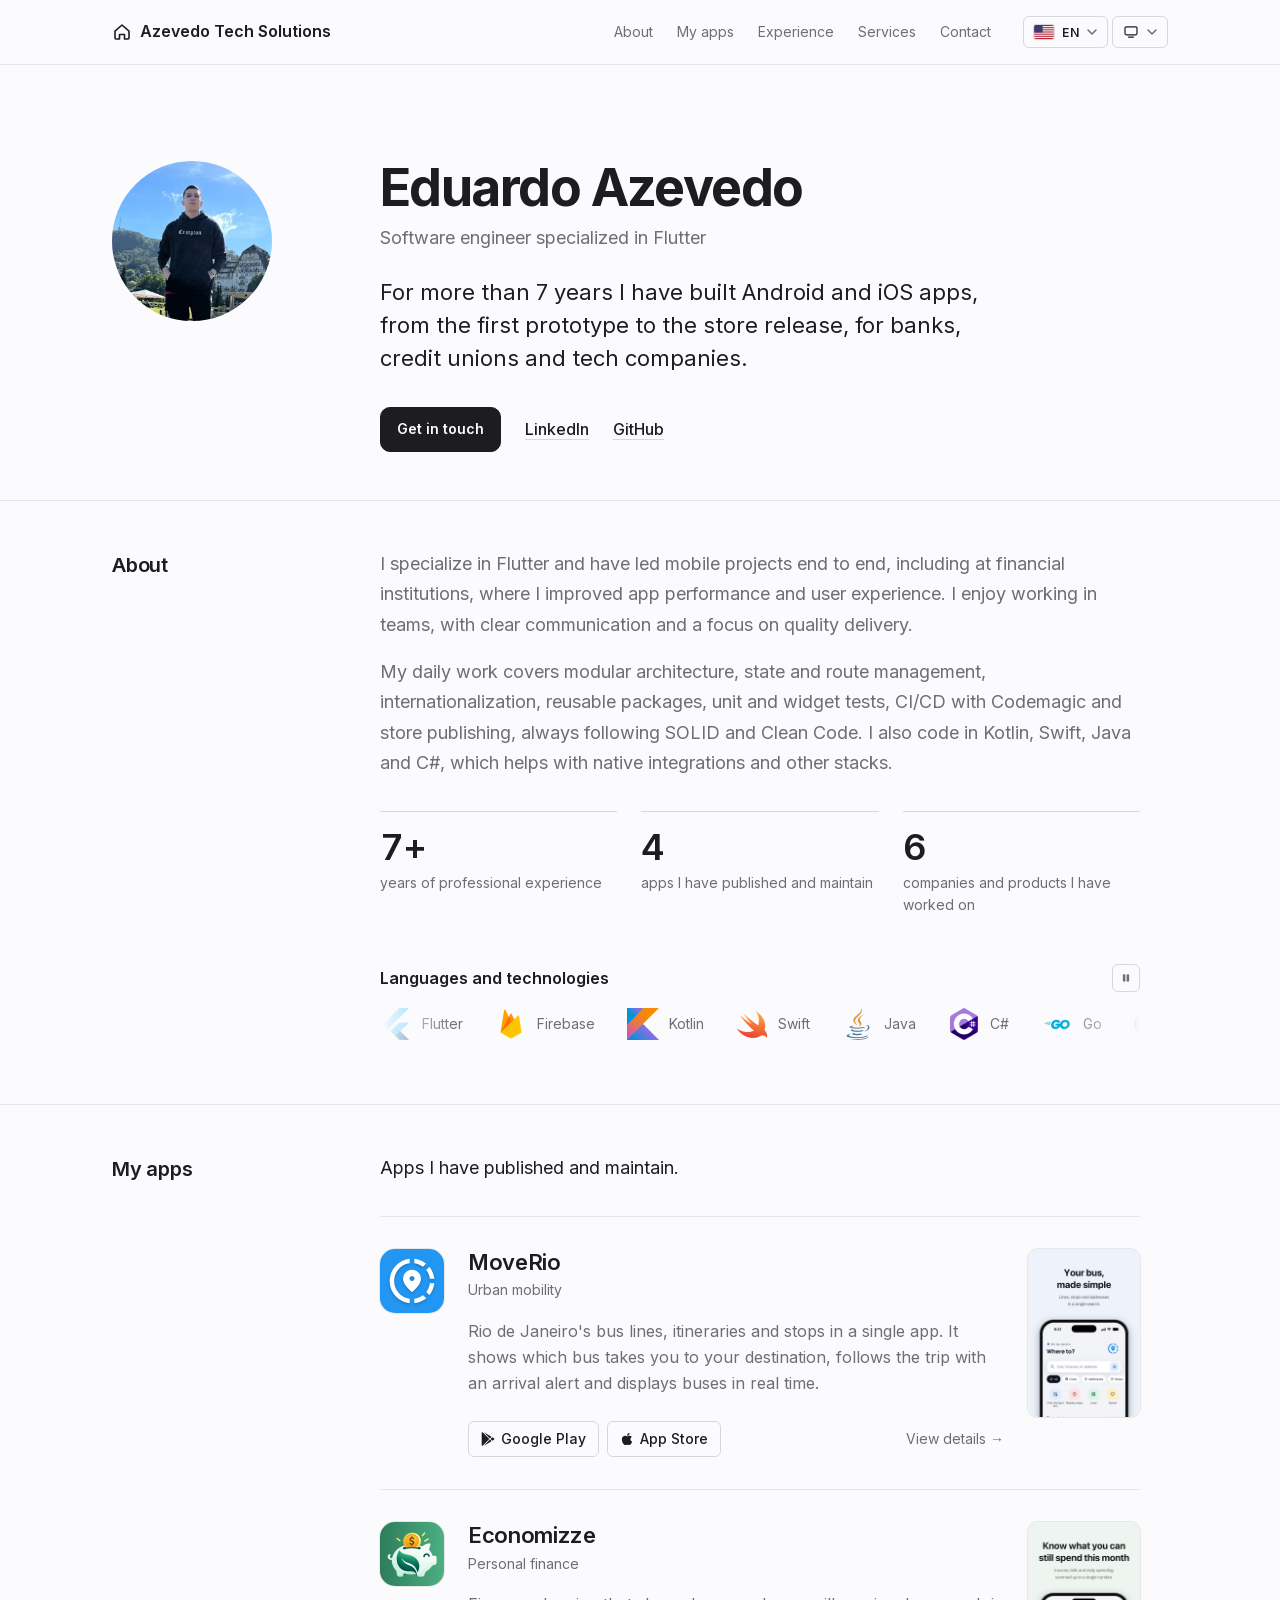
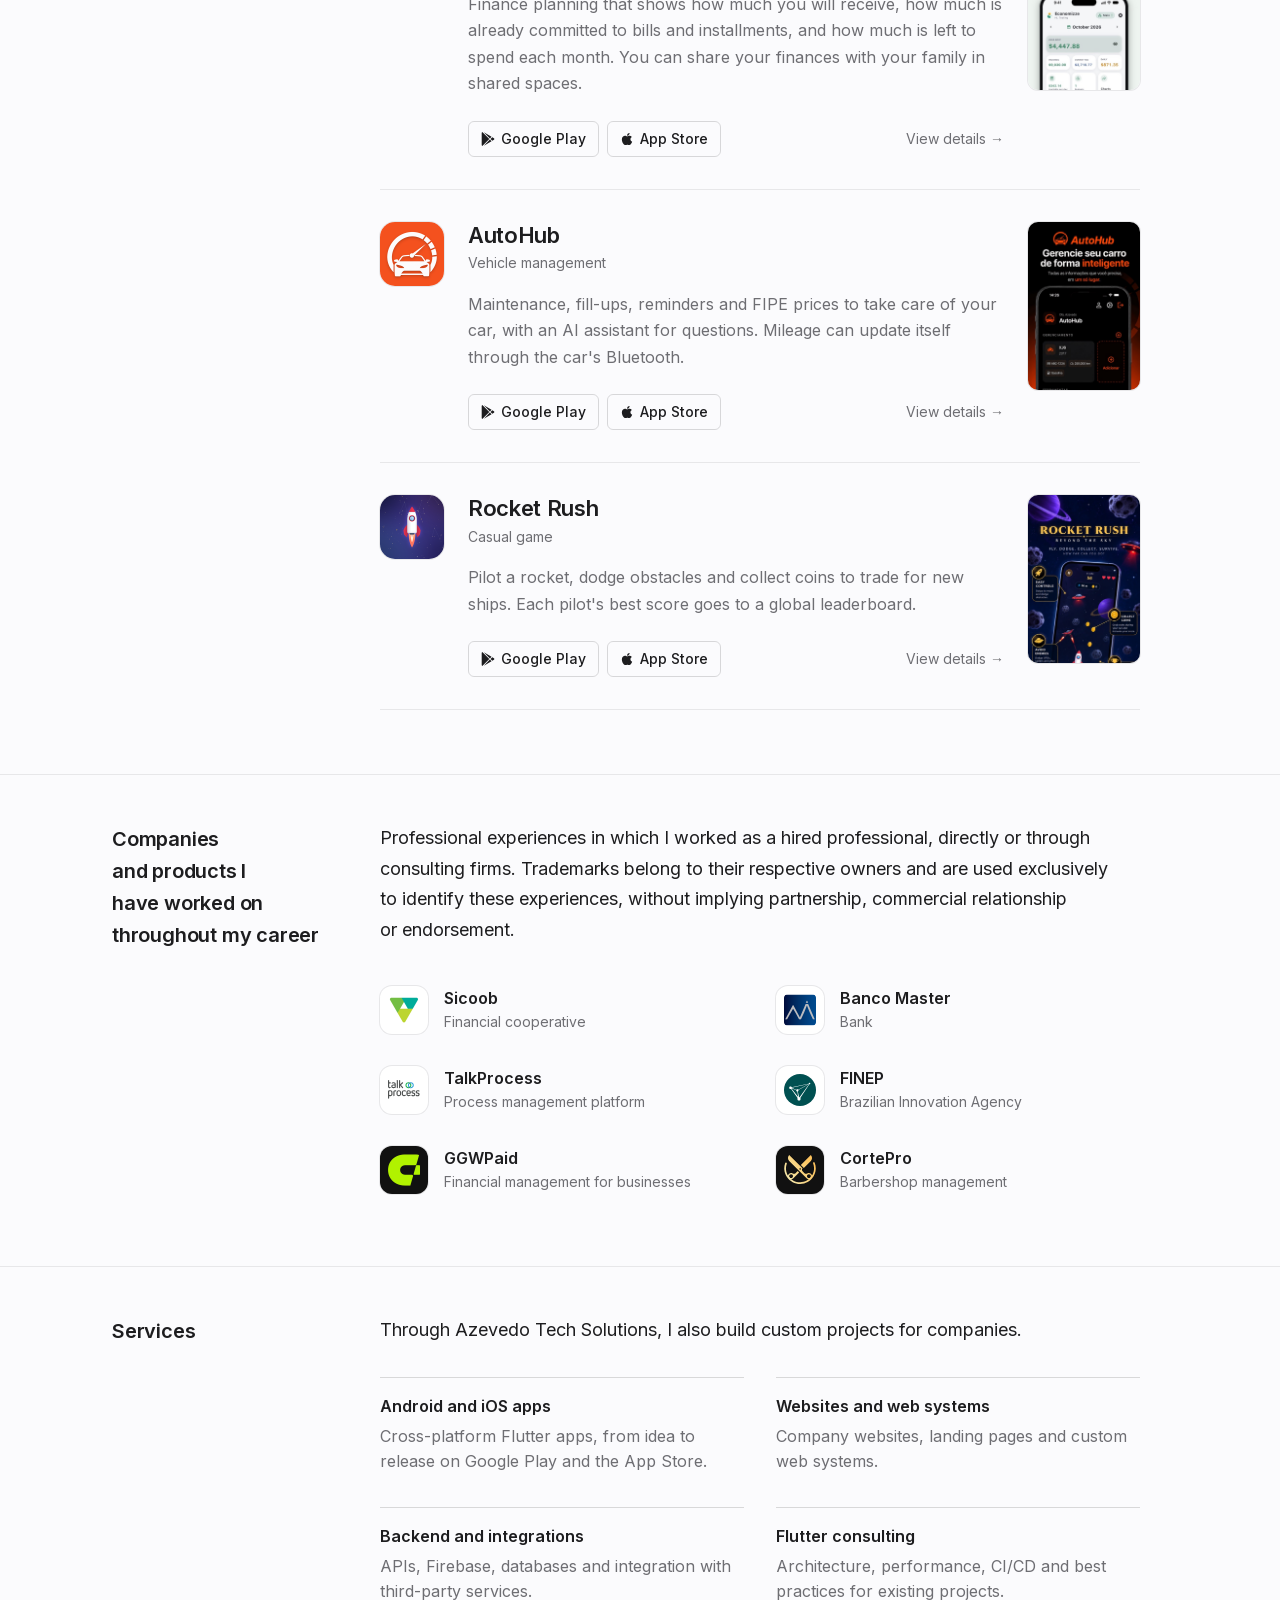
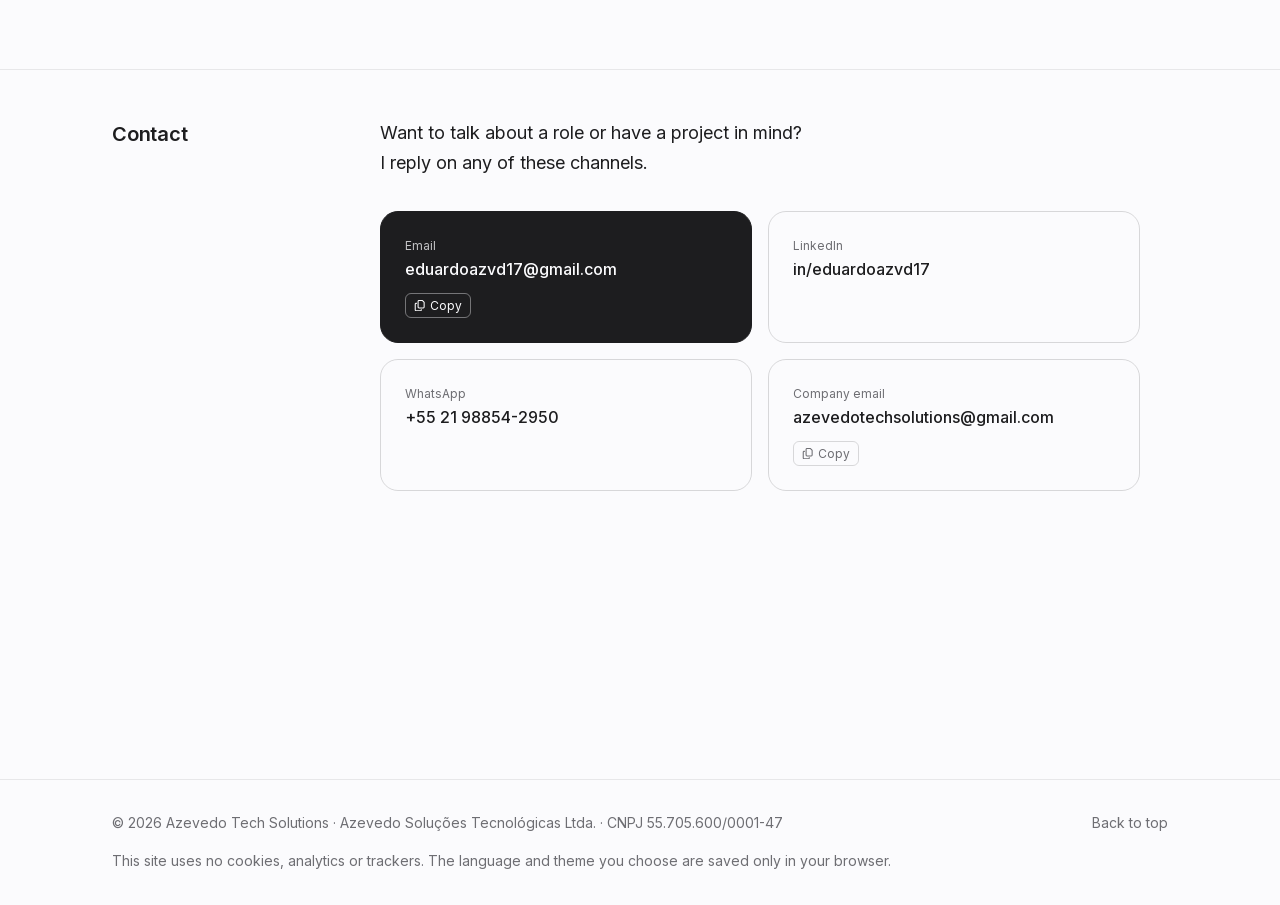
==== index.html @ 80f5f73b "feat: compliance adjusments" ====
<!DOCTYPE html>
<html lang="pt">

<head>
    <meta charset="UTF-8">
    <meta name="viewport" content="width=device-width, initial-scale=1.0">
    <title>Desenvolvimento de Aplicativos e Sites | Azevedo Tech Solutions</title>
    <meta name="description" content="Desenvolvimento de aplicativos Android e iOS, sites e sistemas sob medida para empresas. Eduardo Azevedo, desenvolvedor Flutter com mais de 7 anos de experiência. Peça um orçamento.">
    <meta name="author" content="Eduardo Azevedo">
    <meta name="robots" content="index, follow, max-image-preview:large">
    <meta name="theme-color" content="#fbfbfd" media="(prefers-color-scheme: light)">
    <meta name="theme-color" content="#0f0f11" media="(prefers-color-scheme: dark)">

    <!-- Uma URL por idioma; o canonical é definido em js/preferences.js conforme o idioma exibido. -->
    <link rel="alternate" hreflang="pt" href="https://azevedotech.dev/?lang=pt">
    <link rel="alternate" hreflang="en" href="https://azevedotech.dev/?lang=en">
    <link rel="alternate" hreflang="es" href="https://azevedotech.dev/?lang=es">
    <link rel="alternate" hreflang="x-default" href="https://azevedotech.dev/?lang=en">

    <meta property="og:type" content="website">
    <meta property="og:site_name" content="Azevedo Tech Solutions">
    <meta property="og:url" content="https://azevedotech.dev/">
    <meta property="og:title" content="Desenvolvimento de Aplicativos e Sites | Azevedo Tech Solutions">
    <meta property="og:description" content="Aplicativos Android e iOS, sites e sistemas sob medida para empresas, por Eduardo Azevedo, desenvolvedor Flutter com mais de 7 anos de experiência.">
    <meta property="og:image" content="https://azevedotech.dev/images/og/home.png">
    <meta property="og:image:width" content="1200">
    <meta property="og:image:height" content="630">
    <meta property="og:image:alt" content="Azevedo Tech Solutions: desenvolvimento de aplicativos e sites">
    <meta property="og:locale" content="pt_BR">
    <meta property="og:locale:alternate" content="en_US">
    <meta property="og:locale:alternate" content="es_ES">
    <meta name="twitter:card" content="summary_large_image">

    <script type="application/ld+json">
    {
        "@context": "https://schema.org",
        "@graph": [
            {
                "@type": "Organization",
                "@id": "https://azevedotech.dev/#organization",
                "name": "Azevedo Tech Solutions",
                "url": "https://azevedotech.dev/",
                "logo": "https://azevedotech.dev/icons/icon.png",
                "description": "Desenvolvimento de aplicativos Android e iOS, sites e sistemas sob medida para empresas.",
                "email": "azevedotechsolutions@gmail.com",
                "telephone": "+55 21 98854-2950",
                "taxID": "55.705.600/0001-47",
                "founder": { "@id": "https://azevedotech.dev/#eduardo" },
                "areaServed": [
                    { "@type": "Country", "name": "Brasil" },
                    { "@type": "Place", "name": "Mundo" }
                ],
                "knowsAbout": ["Desenvolvimento de aplicativos", "Desenvolvimento de sites", "Flutter", "Android", "iOS", "Firebase"],
                "contactPoint": {
                    "@type": "ContactPoint",
                    "contactType": "sales",
                    "email": "azevedotechsolutions@gmail.com",
                    "telephone": "+55 21 98854-2950",
                    "availableLanguage": ["Portuguese", "English", "Spanish"]
                },
                "hasOfferCatalog": {
                    "@type": "OfferCatalog",
                    "name": "Serviços de desenvolvimento de software",
                    "itemListElement": [
                        {
                            "@type": "Offer",
                            "itemOffered": {
                                "@type": "Service",
                                "name": "Desenvolvimento de aplicativos Android e iOS",
                                "serviceType": "Desenvolvimento de aplicativos móveis",
                                "description": "Aplicativos multiplataforma em Flutter, da ideia à publicação na Google Play e na App Store."
                            }
                        },
                        {
                            "@type": "Offer",
                            "itemOffered": {
                                "@type": "Service",
                                "name": "Desenvolvimento de sites e sistemas web",
                                "serviceType": "Desenvolvimento web",
                                "description": "Sites institucionais, landing pages e sistemas web sob medida para empresas."
                            }
                        },
                        {
                            "@type": "Offer",
                            "itemOffered": {
                                "@type": "Service",
                                "name": "Backend, APIs e integrações",
                                "serviceType": "Desenvolvimento de backend",
                                "description": "APIs, Firebase, bancos de dados e integrações com serviços de terceiros."
                            }
                        },
                        {
                            "@type": "Offer",
                            "itemOffered": {
                                "@type": "Service",
                                "name": "Consultoria em Flutter",
                                "serviceType": "Consultoria de software",
                                "description": "Arquitetura, performance, CI/CD e boas práticas em projetos Flutter existentes."
                            }
                        }
                    ]
                }
            },
            {
                "@type": "Person",
                "@id": "https://azevedotech.dev/#eduardo",
                "name": "Eduardo Azevedo",
                "url": "https://azevedotech.dev/",
                "image": "https://azevedotech.dev/images/profile.jpeg",
                "jobTitle": "Engenheiro de software e desenvolvedor Flutter",
                "worksFor": { "@id": "https://azevedotech.dev/#organization" },
                "email": "eduardoazvd17@gmail.com",
                "knowsAbout": ["Flutter", "Dart", "Firebase", "Android", "iOS", "Kotlin", "Swift", "Java", "C#", "Go", "Python", "JavaScript", "PHP", "SQL", "Codemagic", "CI/CD", "Clean Code", "SOLID"],
                "sameAs": [
                    "https://www.linkedin.com/in/eduardoazvd17/",
                    "https://github.com/eduardoazvd17/"
                ]
            },
            {
                "@type": "WebSite",
                "@id": "https://azevedotech.dev/#website",
                "url": "https://azevedotech.dev/",
                "name": "Azevedo Tech Solutions",
                "inLanguage": ["pt-BR", "en", "es"],
                "publisher": { "@id": "https://azevedotech.dev/#organization" }
            }
        ]
    }
    </script>
    <script>
        // Aplica o tema salvo (ou ?theme=) antes da primeira pintura, para a página não piscar.
        (function () {
            try {
                var theme = new URLSearchParams(location.search).get('theme');
                if (theme !== 'light' && theme !== 'dark') theme = localStorage.getItem('theme');
                if (theme === 'light' || theme === 'dark') document.documentElement.dataset.theme = theme;
            } catch (e) { }
        })();
    </script>
    <link rel="stylesheet" href="css/styles.css?v=20261021a">
    <link rel="icon" href="icons/icon.png" type="image/png">
    <link rel="apple-touch-icon" href="icons/icon.png" type="image/png">
</head>

<body>
    <a class="skip-link" href="#content" data-i18n="skip_link">Pular para o conteúdo</a>
    <header class="site-header">
        <div class="container site-header-inner">
            <a href="#top" class="site-name">
                <svg viewBox="0 0 20 20" aria-hidden="true">
                    <path d="M3 9.2 10 3l7 6.2V16a1 1 0 0 1-1 1h-3.5v-4.5h-5V17H4a1 1 0 0 1-1-1V9.2Z" fill="none"
                        stroke="currentColor" stroke-width="1.6" stroke-linejoin="round" />
                </svg>
                <span class="site-name-text" translate="no">Azevedo Tech Solutions</span>
            </a>
            <nav class="site-nav" id="nav-menu" aria-label="Seções" data-i18n-aria="nav_label">
                <a href="#about" data-section="about" data-i18n="nav_about">Sobre</a>
                <a href="#apps" data-section="apps" data-i18n="nav_apps">Meus apps</a>
                <a href="#clients" data-section="clients" data-i18n="nav_clients">Experiências</a>
                <a href="#services" data-section="services" data-i18n="nav_services">Serviços</a>
                <a href="#contact" data-section="contact" data-i18n="nav_contact">Contato</a>
            </nav>
            <div class="site-prefs">
                <div class="pref-menu" data-lang-menu></div>
                <div class="pref-menu" data-theme-menu></div>
            </div>
        </div>
    </header>

    <main id="content" tabindex="-1">
        <section class="intro">
            <div class="container intro-inner">
                <img class="intro-photo" src="images/thumbs/profile.jpg" width="160" height="160" fetchpriority="high"
                    alt="Eduardo Azevedo">
                <div>
                    <h1 translate="no">Eduardo Azevedo</h1>
                    <p class="intro-role" data-i18n="intro_role">Engenheiro de software especialista em Flutter</p>
                    <p class="intro-text" data-i18n="intro_text">Há mais de 7 anos desenvolvo apps Android e iOS, do primeiro protótipo
                        à publicação nas lojas, para bancos, cooperativas e empresas de tecnologia.</p>
                    <ul class="intro-links">
                        <li><a href="#contact" class="button" data-i18n="intro_contact">Fale comigo</a></li>
                        <li><a href="https://www.linkedin.com/in/eduardoazvd17/" target="_blank"
                                rel="noopener">LinkedIn</a></li>
                        <li><a href="https://github.com/eduardoazvd17/" target="_blank" rel="noopener">GitHub</a></li>
                    </ul>
                </div>
            </div>
        </section>

        <section id="about" class="section">
            <div class="container">
                <h2 class="section-title" data-i18n="about_title">Sobre</h2>
                <div class="section-body">
                    <p data-i18n="about_1">Sou especialista em Flutter e já liderei projetos mobile de ponta a ponta,
                        inclusive em instituições financeiras, onde melhorei a performance e a experiência de uso dos
                        aplicativos. Gosto de trabalhar em equipe, com comunicação clara e foco em entregas de
                        qualidade.</p>
                    <p data-i18n="about_2">No dia a dia trabalho com arquitetura modular, gerenciamento de estado e
                        rotas, internacionalização, packages reutilizáveis, testes unitários e de widget, CI/CD com
                        Codemagic e publicação nas lojas, sempre com SOLID e Clean Code. Também programo em Kotlin,
                        Swift, Java e C#, o que ajuda em integrações nativas e em outras stacks.</p>

                    <!-- Números reais: anos citados no texto, apps da seção "Meus apps" e empresas de "Experiências" -->
                    <dl class="facts">
                        <div>
                            <dt>7+</dt>
                            <dd data-i18n="fact_years">anos de experiência profissional</dd>
                        </div>
                        <div>
                            <dt>4</dt>
                            <dd data-i18n="fact_apps">apps publicados e mantidos por mim</dd>
                        </div>
                        <div>
                            <dt>6</dt>
                            <dd data-i18n="fact_clients">empresas e produtos em que atuei</dd>
                        </div>
                    </dl>

                    <div class="subsection-head">
                        <h3 class="subsection-title" data-i18n="skills_title">Linguagens e tecnologias</h3>
                        <!-- Animação automática precisa de um jeito de pausar (WCAG 2.2.2); o main.js alterna o estado -->
                        <button type="button" class="icon-button tech-toggle" aria-label="Pausar animação"
                            data-i18n-aria="tech_pause">
                            <svg class="icon icon-pause" viewBox="0 0 320 512" aria-hidden="true"><path d="M48 64C21.5 64 0 85.5 0 112V400c0 26.5 21.5 48 48 48H80c26.5 0 48-21.5 48-48V112c0-26.5-21.5-48-48-48H48zm192 0c-26.5 0-48 21.5-48 48V400c0 26.5 21.5 48 48 48h32c26.5 0 48-21.5 48-48V112c0-26.5-21.5-48-48-48H240z"/></svg>
                            <svg class="icon icon-play" viewBox="0 0 384 512" aria-hidden="true"><path d="M73 39c-14.8-9.1-33.4-9.4-48.5-.9S0 62.6 0 80V432c0 17.4 9.4 33.4 24.5 41.9s33.7 8.1 48.5-.9L361 297c14.3-8.7 23-24.2 23-41s-8.7-32.2-23-41L73 39z"/></svg>
                        </button>
                    </div>
                    <div class="tech-marquee">
                        <ul class="tech-track">
                            <li><img src="icons/flutter.png" width="32" height="32" alt="" loading="lazy"><span>Flutter</span></li>
                            <li><img src="icons/firebase.png" width="32" height="32" alt="" loading="lazy"><span>Firebase</span></li>
                            <li><img src="icons/kotlin.png" width="32" height="32" alt="" loading="lazy"><span>Kotlin</span></li>
                            <li><img src="icons/swift.png" width="32" height="32" alt="" loading="lazy"><span>Swift</span></li>
                            <li><img src="icons/java.png" width="32" height="32" alt="" loading="lazy"><span>Java</span></li>
                            <li><img src="icons/csharp.png" width="32" height="32" alt="" loading="lazy"><span>C#</span></li>
                            <li><img src="icons/go.png" width="32" height="32" alt="" loading="lazy"><span>Go</span></li>
                            <li><img src="icons/python.png" width="32" height="32" alt="" loading="lazy"><span>Python</span></li>
                            <li><img src="icons/javascript.png" width="32" height="32" alt="" loading="lazy"><span>JavaScript</span></li>
                            <li><img src="icons/php.png" width="32" height="32" alt="" loading="lazy"><span>PHP</span></li>
                            <li><img src="icons/sql.png" width="32" height="32" alt="" loading="lazy"><span>SQL</span></li>
                            <li><img src="icons/html.png" width="32" height="32" alt="" loading="lazy"><span>HTML</span></li>
                            <li><img src="icons/css.png" width="32" height="32" alt="" loading="lazy"><span>CSS</span></li>
                            <li><img src="icons/codemagic.png" width="32" height="32" alt="" loading="lazy"><span>Codemagic</span></li>
                            <li aria-hidden="true"><img src="icons/flutter.png" width="32" height="32" alt="" loading="lazy"><span>Flutter</span></li>
                            <li aria-hidden="true"><img src="icons/firebase.png" width="32" height="32" alt="" loading="lazy"><span>Firebase</span></li>
                            <li aria-hidden="true"><img src="icons/kotlin.png" width="32" height="32" alt="" loading="lazy"><span>Kotlin</span>
                            </li>
                            <li aria-hidden="true"><img src="icons/swift.png" width="32" height="32" alt="" loading="lazy"><span>Swift</span>
                            </li>
                            <li aria-hidden="true"><img src="icons/java.png" width="32" height="32" alt="" loading="lazy"><span>Java</span>
                            </li>
                            <li aria-hidden="true"><img src="icons/csharp.png" width="32" height="32" alt="" loading="lazy"><span>C#</span>
                            </li>
                            <li aria-hidden="true"><img src="icons/go.png" width="32" height="32" alt="" loading="lazy"><span>Go</span></li>
                            <li aria-hidden="true"><img src="icons/python.png" width="32" height="32" alt="" loading="lazy"><span>Python</span>
                            </li>
                            <li aria-hidden="true"><img src="icons/javascript.png" width="32" height="32" alt="" loading="lazy"><span>JavaScript</span></li>
                            <li aria-hidden="true"><img src="icons/php.png" width="32" height="32" alt="" loading="lazy"><span>PHP</span></li>
                            <li aria-hidden="true"><img src="icons/sql.png" width="32" height="32" alt="" loading="lazy"><span>SQL</span></li>
                            <li aria-hidden="true"><img src="icons/html.png" width="32" height="32" alt="" loading="lazy"><span>HTML</span>
                            </li>
                            <li aria-hidden="true"><img src="icons/css.png" width="32" height="32" alt="" loading="lazy"><span>CSS</span></li>
                            <li aria-hidden="true"><img src="icons/codemagic.png" width="32" height="32" alt="" loading="lazy"><span>Codemagic</span></li>
                        </ul>
                    </div>
                </div>
            </div>
        </section>

        <section id="apps" class="section">
            <div class="container">
                <h2 class="section-title" data-i18n="apps_title">Meus apps</h2>
                <div class="section-body">
                    <p class="section-lede" data-i18n="apps_intro">Aplicativos publicados e mantidos por mim.</p>

                    <div class="projects-list">
                        <article class="project-card">
                            <img class="project-card-icon" src="images/thumbs/moverio.png" width="64" height="64" alt="" loading="lazy">
                            <div class="project-card-body">
                                <h3><a href="projects/moverio/" class="project-card-link" translate="no">MoveRio</a></h3>
                                <p class="project-card-meta" data-i18n="moverio_meta">Mobilidade urbana</p>
                                <p data-i18n="moverio_description">Linhas, itinerários e pontos de ônibus do Rio de
                                    Janeiro em um só app. Mostra qual ônibus pegar até o destino, acompanha a viagem
                                    com alerta de chegada e exibe os ônibus em tempo real.</p>
                                <div class="project-card-foot">
                                    <div class="project-links">
                                        <a href="https://play.google.com/store/apps/details?id=com.eduardoazevedo.moverio"
                                            class="project-link" target="_blank" rel="noopener"><svg class="icon" viewBox="0 0 512 512" aria-hidden="true"><path d="M325.3 234.3L104.6 13l280.8 161.2-60.1 60.1zM47 0C34 6.8 25.3 19.2 25.3 35.3v441.3c0 16.1 8.7 28.5 21.7 35.3l256.6-256L47 0zm425.2 225.6l-58.9-34.1-65.7 64.5 65.7 64.5 60.1-34.1c18-14.3 18-46.5-1.2-60.8zM104.6 499l280.8-161.2-60.1-60.1L104.6 499z"/></svg> Google Play</a>
                                        <a href="https://apps.apple.com/br/app/moverio-%C3%B4nibus-rj/id6758354578"
                                            class="project-link" target="_blank" rel="noopener"><svg class="icon" viewBox="0 0 384 512" aria-hidden="true"><path d="M318.7 268.7c-.2-36.7 16.4-64.4 50-84.8-18.8-26.9-47.2-41.7-84.7-44.6-35.5-2.8-74.3 20.7-88.5 20.7-15 0-49.4-19.7-76.4-19.7C63.3 141.2 4 184.8 4 273.5q0 39.3 14.4 81.2c12.8 36.7 59 126.7 107.2 125.2 25.2-.6 43-17.9 75.8-17.9 31.8 0 48.3 17.9 76.4 17.9 48.6-.7 90.4-82.5 102.6-119.3-65.2-30.7-61.7-90-61.7-91.9zm-56.6-164.2c27.3-32.4 24.8-61.9 24-72.5-24.1 1.4-52 16.4-67.9 34.9-17.5 19.8-27.8 44.3-25.6 71.9 26.1 2 49.9-11.4 69.5-34.3z"/></svg> App Store</a>
                                    </div>
                                    <a href="projects/moverio/" class="project-more"><span
                                            data-i18n="project_details">Ver detalhes</span> <span
                                            aria-hidden="true">&rarr;</span></a>
                                </div>
                            </div>
                            <img class="project-card-shot" src="images/screens/moverio/pt/1.jpg" data-i18n-src="images/screens/moverio/{lang}/1.jpg" width="460" height="996" alt=""
                                loading="lazy">
                        </article>

                        <article class="project-card">
                            <img class="project-card-icon" src="images/thumbs/economizze.png" width="64" height="64" alt="" loading="lazy">
                            <div class="project-card-body">
                                <h3><a href="projects/economizze/" class="project-card-link" translate="no">Economizze</a></h3>
                                <p class="project-card-meta" data-i18n="economizze_meta">Finanças pessoais</p>
                                <p data-i18n="economizze_description">Planejamento financeiro que mostra quanto você
                                    vai receber, quanto já está comprometido com contas e parcelas e quanto sobra para
                                    gastar em cada mês. Dá para dividir as finanças com a família em espaços
                                    compartilhados.</p>
                                <div class="project-card-foot">
                                    <div class="project-links">
                                        <a href="https://play.google.com/store/apps/details?id=dev.azevedotech.economizze"
                                            class="project-link" target="_blank" rel="noopener"><svg class="icon" viewBox="0 0 512 512" aria-hidden="true"><path d="M325.3 234.3L104.6 13l280.8 161.2-60.1 60.1zM47 0C34 6.8 25.3 19.2 25.3 35.3v441.3c0 16.1 8.7 28.5 21.7 35.3l256.6-256L47 0zm425.2 225.6l-58.9-34.1-65.7 64.5 65.7 64.5 60.1-34.1c18-14.3 18-46.5-1.2-60.8zM104.6 499l280.8-161.2-60.1-60.1L104.6 499z"/></svg> Google Play</a>
                                        <a href="https://apps.apple.com/br/app/economizze-finan%C3%A7as-pessoais/id6811686514"
                                            class="project-link" target="_blank" rel="noopener"><svg class="icon" viewBox="0 0 384 512" aria-hidden="true"><path d="M318.7 268.7c-.2-36.7 16.4-64.4 50-84.8-18.8-26.9-47.2-41.7-84.7-44.6-35.5-2.8-74.3 20.7-88.5 20.7-15 0-49.4-19.7-76.4-19.7C63.3 141.2 4 184.8 4 273.5q0 39.3 14.4 81.2c12.8 36.7 59 126.7 107.2 125.2 25.2-.6 43-17.9 75.8-17.9 31.8 0 48.3 17.9 76.4 17.9 48.6-.7 90.4-82.5 102.6-119.3-65.2-30.7-61.7-90-61.7-91.9zm-56.6-164.2c27.3-32.4 24.8-61.9 24-72.5-24.1 1.4-52 16.4-67.9 34.9-17.5 19.8-27.8 44.3-25.6 71.9 26.1 2 49.9-11.4 69.5-34.3z"/></svg> App Store</a>
                                    </div>
                                    <a href="projects/economizze/" class="project-more"><span
                                            data-i18n="project_details">Ver detalhes</span> <span
                                            aria-hidden="true">&rarr;</span></a>
                                </div>
                            </div>
                            <img class="project-card-shot" src="images/screens/economizze/pt/1.jpg" data-i18n-src="images/screens/economizze/{lang}/1.jpg" width="460" height="996" alt=""
                                loading="lazy">
                        </article>

                        <article class="project-card">
                            <img class="project-card-icon" src="images/thumbs/autohub.png" width="64" height="64" alt="" loading="lazy">
                            <div class="project-card-body">
                                <h3><a href="projects/autohub/" class="project-card-link" translate="no">AutoHub</a></h3>
                                <p class="project-card-meta" data-i18n="autohub_meta">Gestão veicular</p>
                                <p data-i18n="autohub_description">Manutenções, abastecimentos, lembretes e tabela FIPE
                                    para cuidar do carro, com um assistente de IA para tirar dúvidas. A quilometragem
                                    pode se atualizar sozinha pelo Bluetooth do carro.</p>
                                <div class="project-card-foot">
                                    <div class="project-links">
                                        <a href="https://play.google.com/store/apps/details?id=com.eduardoazevedo.autocarefy"
                                            class="project-link" target="_blank" rel="noopener"><svg class="icon" viewBox="0 0 512 512" aria-hidden="true"><path d="M325.3 234.3L104.6 13l280.8 161.2-60.1 60.1zM47 0C34 6.8 25.3 19.2 25.3 35.3v441.3c0 16.1 8.7 28.5 21.7 35.3l256.6-256L47 0zm425.2 225.6l-58.9-34.1-65.7 64.5 65.7 64.5 60.1-34.1c18-14.3 18-46.5-1.2-60.8zM104.6 499l280.8-161.2-60.1-60.1L104.6 499z"/></svg> Google Play</a>
                                        <a href="https://apps.apple.com/br/app/autohub-gest%C3%A3o-veicular/id6770298258"
                                            class="project-link" target="_blank" rel="noopener"><svg class="icon" viewBox="0 0 384 512" aria-hidden="true"><path d="M318.7 268.7c-.2-36.7 16.4-64.4 50-84.8-18.8-26.9-47.2-41.7-84.7-44.6-35.5-2.8-74.3 20.7-88.5 20.7-15 0-49.4-19.7-76.4-19.7C63.3 141.2 4 184.8 4 273.5q0 39.3 14.4 81.2c12.8 36.7 59 126.7 107.2 125.2 25.2-.6 43-17.9 75.8-17.9 31.8 0 48.3 17.9 76.4 17.9 48.6-.7 90.4-82.5 102.6-119.3-65.2-30.7-61.7-90-61.7-91.9zm-56.6-164.2c27.3-32.4 24.8-61.9 24-72.5-24.1 1.4-52 16.4-67.9 34.9-17.5 19.8-27.8 44.3-25.6 71.9 26.1 2 49.9-11.4 69.5-34.3z"/></svg> App Store</a>
                                    </div>
                                    <a href="projects/autohub/" class="project-more"><span
                                            data-i18n="project_details">Ver detalhes</span> <span
                                            aria-hidden="true">&rarr;</span></a>
                                </div>
                            </div>
                            <img class="project-card-shot" src="images/screens/autohub/1.jpg" width="460" height="996" alt=""
                                loading="lazy">
                        </article>

                        <article class="project-card">
                            <img class="project-card-icon" src="images/thumbs/rocketrush.png" width="64" height="64" alt="" loading="lazy">
                            <div class="project-card-body">
                                <h3><a href="projects/rocketrush/" class="project-card-link" translate="no">Rocket Rush</a></h3>
                                <p class="project-card-meta" data-i18n="rocketrush_meta">Jogo casual</p>
                                <p data-i18n="rocketrush_description">Pilote um foguete, desvie dos obstáculos e junte
                                    moedas para trocar por novas naves. A melhor pontuação de cada piloto vai para um
                                    ranking global.</p>
                                <div class="project-card-foot">
                                    <div class="project-links">
                                        <a href="https://play.google.com/store/apps/details?id=dev.azevedotech.rocketgame"
                                            class="project-link" target="_blank" rel="noopener"><svg class="icon" viewBox="0 0 512 512" aria-hidden="true"><path d="M325.3 234.3L104.6 13l280.8 161.2-60.1 60.1zM47 0C34 6.8 25.3 19.2 25.3 35.3v441.3c0 16.1 8.7 28.5 21.7 35.3l256.6-256L47 0zm425.2 225.6l-58.9-34.1-65.7 64.5 65.7 64.5 60.1-34.1c18-14.3 18-46.5-1.2-60.8zM104.6 499l280.8-161.2-60.1-60.1L104.6 499z"/></svg> Google Play</a>
                                        <a href="https://apps.apple.com/br/app/rocket-rush-beyond-the-sky/id6813871414"
                                            class="project-link" target="_blank" rel="noopener"><svg class="icon" viewBox="0 0 384 512" aria-hidden="true"><path d="M318.7 268.7c-.2-36.7 16.4-64.4 50-84.8-18.8-26.9-47.2-41.7-84.7-44.6-35.5-2.8-74.3 20.7-88.5 20.7-15 0-49.4-19.7-76.4-19.7C63.3 141.2 4 184.8 4 273.5q0 39.3 14.4 81.2c12.8 36.7 59 126.7 107.2 125.2 25.2-.6 43-17.9 75.8-17.9 31.8 0 48.3 17.9 76.4 17.9 48.6-.7 90.4-82.5 102.6-119.3-65.2-30.7-61.7-90-61.7-91.9zm-56.6-164.2c27.3-32.4 24.8-61.9 24-72.5-24.1 1.4-52 16.4-67.9 34.9-17.5 19.8-27.8 44.3-25.6 71.9 26.1 2 49.9-11.4 69.5-34.3z"/></svg> App Store</a>
                                    </div>
                                    <a href="projects/rocketrush/" class="project-more"><span
                                            data-i18n="project_details">Ver detalhes</span> <span
                                            aria-hidden="true">&rarr;</span></a>
                                </div>
                            </div>
                            <img class="project-card-shot" src="images/screens/rocketrush/1.jpg" width="460" height="996" alt=""
                                loading="lazy">
                        </article>
                    </div>
                </div>
            </div>
        </section>

        <section id="clients" class="section">
            <div class="container">
                <h2 class="section-title" data-i18n="clients_title">Empresas e produtos em que atuei durante minha
                    carreira</h2>
                <div class="section-body">
                    <p class="section-lede" data-i18n="clients_intro">Experiências profissionais em que trabalhei como
                        contratado, diretamente ou por meio de consultorias. As marcas pertencem aos respectivos
                        titulares e são utilizadas exclusivamente para identificar essas experiências, sem indicar
                        parceria, vínculo comercial ou endosso.</p>

                    <ul class="client-grid">
                        <li class="client">
                            <img class="client-logo" src="images/clients/sicoob.png" alt="" width="48" height="48" loading="lazy">
                            <div>
                                <h3 translate="no">Sicoob</h3>
                                <p data-i18n="sicoob_meta">Cooperativa financeira</p>
                            </div>
                        </li>
                        <li class="client">
                            <img class="client-logo" src="images/clients/banco-master.png" alt="" width="48" height="48" loading="lazy">
                            <div>
                                <h3 translate="no">Banco Master</h3>
                                <p data-i18n="master_meta">Banco</p>
                            </div>
                        </li>
                        <li class="client">
                            <img class="client-logo" src="images/clients/talkprocess.svg" alt="" width="48" height="48" loading="lazy">
                            <div>
                                <h3 translate="no">TalkProcess</h3>
                                <p data-i18n="talkprocess_meta">Plataforma de gestão de processos</p>
                            </div>
                        </li>
                        <li class="client">
                            <img class="client-logo" src="images/clients/finep.svg" alt="" width="48" height="48" loading="lazy">
                            <div>
                                <h3 translate="no">FINEP</h3>
                                <p data-i18n="finep_meta">Financiadora de Estudos e Projetos</p>
                            </div>
                        </li>
                        <li class="client">
                            <img class="client-logo client-logo--dark" src="images/clients/ggwpaid.png" alt="" width="48" height="48" loading="lazy">
                            <div>
                                <h3 translate="no">GGWPaid</h3>
                                <p data-i18n="ggwpaid_meta">Gestão financeira para empresas</p>
                            </div>
                        </li>
                        <li class="client">
                            <img class="client-logo client-logo--dark" src="images/clients/cortepro.svg" alt="" width="48" height="48" loading="lazy">
                            <div>
                                <h3 translate="no">CortePro</h3>
                                <p data-i18n="cortepro_meta">Gestão de barbearias</p>
                            </div>
                        </li>
                    </ul>
                </div>
            </div>
        </section>

        <section id="services" class="section">
            <div class="container">
                <h2 class="section-title" data-i18n="services_title">Serviços</h2>
                <div class="section-body">
                    <p class="section-lede" data-i18n="services_intro">Pela Azevedo Tech Solutions, também desenvolvo
                        projetos sob medida para empresas.</p>
                    <ul class="service-list">
                        <li>
                            <h3 data-i18n="service_apps_title">Apps Android e iOS</h3>
                            <p data-i18n="service_apps_text">Apps multiplataforma em Flutter, da ideia à publicação na
                                Google Play e na App Store.</p>
                        </li>
                        <li>
                            <h3 data-i18n="service_web_title">Sites e sistemas web</h3>
                            <p data-i18n="service_web_text">Sites institucionais, landing pages e sistemas web sob medida.
                            </p>
                        </li>
                        <li>
                            <h3 data-i18n="service_backend_title">Backend e integrações</h3>
                            <p data-i18n="service_backend_text">APIs, Firebase, bancos de dados e integração com serviços
                                de terceiros.</p>
                        </li>
                        <li>
                            <h3 data-i18n="service_consulting_title">Consultoria em Flutter</h3>
                            <p data-i18n="service_consulting_text">Arquitetura, performance, CI/CD e boas práticas em
                                projetos que já existem.</p>
                        </li>
                    </ul>
                </div>
            </div>
        </section>

        <section id="contact" class="section">
            <div class="container">
                <h2 class="section-title" data-i18n="contact_title">Contato</h2>
                <div class="section-body">
                    <p class="section-lede"><span data-i18n="contact_intro_1">Quer conversar sobre uma vaga ou tem
                            um projeto em mente?</span><br>
                        <span data-i18n="contact_intro_2">Respondo por qualquer um destes canais.</span>
                    </p>

                    <!-- Cada canal é um bloco clicável; o e-mail pessoal vem primeiro e em destaque -->
                    <ul class="contact-grid">
                        <li class="contact-tile contact-tile--primary">
                            <span class="contact-tile-label" data-i18n="channel_email">E-mail</span>
                            <a class="contact-tile-link" href="mailto:eduardoazvd17@gmail.com">eduardoazvd17@gmail.com</a>
                            <button type="button" class="copy-button" data-copy="eduardoazvd17@gmail.com">
                                <svg class="icon icon-copy" viewBox="0 0 448 512" aria-hidden="true"><path d="M384 336H192c-8.8 0-16-7.2-16-16V64c0-8.8 7.2-16 16-16l140.1 0L400 115.9V320c0 8.8-7.2 16-16 16zM192 384H384c35.3 0 64-28.7 64-64V115.9c0-12.7-5.1-24.9-14.1-33.9L366.1 14.1c-9-9-21.2-14.1-33.9-14.1H192c-35.3 0-64 28.7-64 64V320c0 35.3 28.7 64 64 64zM64 128c-35.3 0-64 28.7-64 64V448c0 35.3 28.7 64 64 64H256c35.3 0 64-28.7 64-64V416H272v32c0 8.8-7.2 16-16 16H64c-8.8 0-16-7.2-16-16V192c0-8.8 7.2-16 16-16H96V128H64z"/></svg>
                                <svg class="icon icon-check" viewBox="0 0 448 512" aria-hidden="true"><path d="M438.6 105.4c12.5 12.5 12.5 32.8 0 45.3l-256 256c-12.5 12.5-32.8 12.5-45.3 0l-128-128c-12.5-12.5-12.5-32.8 0-45.3s32.8-12.5 45.3 0L160 338.7 393.4 105.4c12.5-12.5 32.8-12.5 45.3 0z"/></svg>
                                <span data-i18n="copy">Copiar</span>
                            </button>
                        </li>
                        <li class="contact-tile">
                            <span class="contact-tile-label">LinkedIn</span>
                            <a class="contact-tile-link" href="https://www.linkedin.com/in/eduardoazvd17/" target="_blank"
                                rel="noopener">in/eduardoazvd17</a>
                        </li>
                        <li class="contact-tile">
                            <span class="contact-tile-label">WhatsApp</span>
                            <a class="contact-tile-link" href="https://wa.me/5521988542950" target="_blank"
                                rel="noopener">+55&nbsp;21&nbsp;98854-2950</a>
                        </li>
                        <li class="contact-tile">
                            <span class="contact-tile-label" data-i18n="channel_company">E-mail da empresa</span>
                            <a class="contact-tile-link"
                                href="mailto:azevedotechsolutions@gmail.com">azevedotechsolutions@gmail.com</a>
                            <button type="button" class="copy-button" data-copy="azevedotechsolutions@gmail.com">
                                <svg class="icon icon-copy" viewBox="0 0 448 512" aria-hidden="true"><path d="M384 336H192c-8.8 0-16-7.2-16-16V64c0-8.8 7.2-16 16-16l140.1 0L400 115.9V320c0 8.8-7.2 16-16 16zM192 384H384c35.3 0 64-28.7 64-64V115.9c0-12.7-5.1-24.9-14.1-33.9L366.1 14.1c-9-9-21.2-14.1-33.9-14.1H192c-35.3 0-64 28.7-64 64V320c0 35.3 28.7 64 64 64zM64 128c-35.3 0-64 28.7-64 64V448c0 35.3 28.7 64 64 64H256c35.3 0 64-28.7 64-64V416H272v32c0 8.8-7.2 16-16 16H64c-8.8 0-16-7.2-16-16V192c0-8.8 7.2-16 16-16H96V128H64z"/></svg>
                                <svg class="icon icon-check" viewBox="0 0 448 512" aria-hidden="true"><path d="M438.6 105.4c12.5 12.5 12.5 32.8 0 45.3l-256 256c-12.5 12.5-32.8 12.5-45.3 0l-128-128c-12.5-12.5-12.5-32.8 0-45.3s32.8-12.5 45.3 0L160 338.7 393.4 105.4c12.5-12.5 32.8-12.5 45.3 0z"/></svg>
                                <span data-i18n="copy">Copiar</span>
                            </button>
                        </li>
                    </ul>
                    <p class="visually-hidden" id="copy-status" aria-live="polite"></p>
                </div>
            </div>
        </section>
    </main>

    <footer class="site-footer">
        <div class="container site-footer-inner">
            <p>&copy; <span id="current-year">2026</span> Azevedo Tech Solutions<span class="footer-sep"> · </span><span
                    class="footer-cnpj" translate="no">Azevedo Soluções Tecnológicas Ltda.</span><span class="footer-sep"> · </span><span
                    class="footer-cnpj">CNPJ 55.705.600/0001-47</span></p>
            <a href="#top" data-i18n="back_to_top">Voltar ao topo</a>
            <p class="footer-note" data-i18n="footer_privacy">Este site não usa cookies, analytics nem rastreadores. O idioma e o tema que você escolhe ficam salvos apenas no seu navegador.</p>
        </div>
    </footer>

    <script src="js/preferences.js?v=20261019a"></script>
    <script src="js/i18n.js?v=20261021a"></script>
    <script src="js/main.js?v=20261012b"></script>
</body>

</html>
---- css/styles.css ----
/* Inter hospedada no próprio site (licença em fonts/OFL.txt): nenhuma requisição ao Google Fonts */
@font-face {
    font-family: 'Inter';
    font-style: normal;
    font-weight: 400 700;
    font-display: swap;
    src: url('../fonts/inter-latin-ext.woff2') format('woff2');
    unicode-range: U+0100-02BA, U+02BD-02C5, U+02C7-02CC, U+02CE-02D7, U+02DD-02FF, U+0304, U+0308, U+0329, U+1D00-1DBF, U+1E00-1E9F, U+1EF2-1EFF, U+2020, U+20A0-20AB, U+20AD-20C4, U+2113, U+2C60-2C7F, U+A720-A7FF;
}

@font-face {
    font-family: 'Inter';
    font-style: normal;
    font-weight: 400 700;
    font-display: swap;
    src: url('../fonts/inter-latin.woff2') format('woff2');
    unicode-range: U+0000-00FF, U+0131, U+0152-0153, U+02BB-02BC, U+02C6, U+02DA, U+02DC, U+0304, U+0308, U+0329, U+2000-206F, U+20AC, U+2122, U+2191, U+2193, U+2212, U+2215, U+FEFF, U+FFFD;
}

:root {
    --bg: #fbfbfd;
    --bg-elevated: #ffffff;
    --bg-muted: #f5f5f7;
    --bg-dark: #0b0b0d;
    --text: #1d1d1f;
    --text-secondary: #6e6e73;
    --text-on-dark: #f5f5f7;
    --text-secondary-on-dark: #a1a1a6;
    --accent: #0071e3;
    --accent-hover: #0059b3;
    --border: rgba(0, 0, 0, 0.08);
    --border-strong: rgba(0, 0, 0, 0.14);
    --border-on-dark: rgba(255, 255, 255, 0.14);

    --shadow-sm: 0 1px 2px rgba(0, 0, 0, 0.04);
    --shadow-md: 0 8px 24px rgba(0, 0, 0, 0.06);
    --shadow-lg: 0 24px 48px rgba(0, 0, 0, 0.12);

    --spacing-xs: 0.25rem;
    --spacing-sm: 0.5rem;
    --spacing-md: 1rem;
    --spacing-lg: 1.5rem;
    --spacing-xl: 2rem;
    --spacing-xxl: 3rem;
    --spacing-xxxl: 6rem;

    --border-radius-sm: 6px;
    --border-radius-md: 10px;
    --border-radius-lg: 18px;
    --border-radius-xl: 24px;
    --border-radius-circle: 50%;

    --font-family: -apple-system, BlinkMacSystemFont, 'Inter', 'Segoe UI', Roboto, Helvetica, Arial, sans-serif;
    --font-size-xs: 0.75rem;
    --font-size-sm: 0.875rem;
    --font-size-base: 1rem;
    --font-size-lg: 1.125rem;
    --font-size-xl: 1.375rem;
    --font-size-xxl: clamp(1.75rem, 1.4rem + 1.5vw, 2.25rem);
    --font-size-xxxl: clamp(2.25rem, 1.6rem + 3vw, 3.5rem);
    --font-weight-light: 300;
    --font-weight-regular: 400;
    --font-weight-medium: 500;
    --font-weight-semibold: 600;
    --font-weight-bold: 700;

    --transition-fast: 0.2s ease;
    --transition-normal: 0.35s cubic-bezier(0.22, 1, 0.36, 1);
    --transition-slow: 0.6s cubic-bezier(0.22, 1, 0.36, 1);

    --container-max-width: 1120px;
    --nav-height: 64px;

    --header-bg: rgba(251, 251, 253, 0.85);
    --success: #1d7d3a;
    color-scheme: light;
}

/* Tema escuro: segue o sistema no modo "Automático" ou quando escolhido no seletor */
@media (prefers-color-scheme: dark) {
    :root:not([data-theme="light"]) {
        --bg: #0f0f11;
        --bg-elevated: #18181b;
        --bg-muted: #222226;
        --text: #f5f5f7;
        --text-secondary: #a1a1a6;
        --accent: #2997ff;
        --accent-hover: #5aafff;
        --border: rgba(255, 255, 255, 0.1);
        --border-strong: rgba(255, 255, 255, 0.2);
        --shadow-sm: 0 1px 2px rgba(0, 0, 0, 0.4);
        --shadow-md: 0 8px 24px rgba(0, 0, 0, 0.45);
        --shadow-lg: 0 24px 48px rgba(0, 0, 0, 0.55);
        --header-bg: rgba(15, 15, 17, 0.8);
        --success: #34c759;
        color-scheme: dark;
    }
}

:root[data-theme="dark"] {
    --bg: #0f0f11;
    --bg-elevated: #18181b;
    --bg-muted: #222226;
    --text: #f5f5f7;
    --text-secondary: #a1a1a6;
    --accent: #2997ff;
    --accent-hover: #5aafff;
    --border: rgba(255, 255, 255, 0.1);
    --border-strong: rgba(255, 255, 255, 0.2);
    --shadow-sm: 0 1px 2px rgba(0, 0, 0, 0.4);
    --shadow-md: 0 8px 24px rgba(0, 0, 0, 0.45);
    --shadow-lg: 0 24px 48px rgba(0, 0, 0, 0.55);
    --header-bg: rgba(15, 15, 17, 0.8);
    --success: #34c759;
    color-scheme: dark;
}

* {
    margin: 0;
    padding: 0;
    box-sizing: border-box;
}

html {
    scroll-behavior: smooth;
    font-size: 16px;
    /* A borda de cima da seção encosta na borda de baixo da barra fixa */
    scroll-padding-top: var(--nav-height);
}

body {
    font-family: var(--font-family);
    background: var(--bg);
    color: var(--text);
    line-height: 1.6;
    -webkit-font-smoothing: antialiased;
    -moz-osx-font-smoothing: grayscale;
}

a {
    color: var(--accent);
    text-decoration: none;
    transition: color var(--transition-fast);
}

a:hover {
    color: var(--accent-hover);
}

/* Toque: sem atraso de duplo toque e sem o flash cinza do iOS (o foco tem anel próprio) */
a,
button {
    touch-action: manipulation;
    -webkit-tap-highlight-color: transparent;
}

/* Anel de foco padrão para teclado; componentes com outline próprio sobrescrevem */
:focus-visible {
    outline: 2px solid var(--accent);
    outline-offset: 2px;
}

/* O <main> recebe foco pelo link "Pular para o conteúdo"; o anel no bloco inteiro só atrapalha */
main:focus {
    outline: none;
}

h1,
h2,
h3 {
    text-wrap: balance;
}

p,
li,
dd {
    text-wrap: pretty;
}

.visually-hidden {
    position: absolute;
    width: 1px;
    height: 1px;
    overflow: hidden;
    clip-path: inset(50%);
    white-space: nowrap;
}

/* Fica fora da tela até receber foco pelo teclado */
.skip-link {
    position: fixed;
    top: var(--spacing-sm);
    left: var(--spacing-sm);
    z-index: 1200;
    padding: var(--spacing-sm) var(--spacing-md);
    border-radius: var(--border-radius-sm);
    background: var(--text);
    color: var(--bg);
    font-size: var(--font-size-sm);
    font-weight: var(--font-weight-semibold);
    transform: translateY(calc(-100% - var(--spacing-md)));
}

.skip-link:focus-visible {
    transform: none;
    color: var(--bg);
}

/* Ícones SVG inline (desenhos em icons/ui.svg): herdam a cor e o tamanho do texto */
.icon {
    width: 1em;
    height: 1em;
    flex-shrink: 0;
    fill: currentColor;
}

/* Botão principal (CTA da home e lojas nas páginas de projeto). O hover escurece
   o próprio fundo em vez de trocar para o azul, que no tema escuro não tem
   contraste suficiente com texto branco. */
.button {
    display: inline-flex;
    align-items: center;
    gap: var(--spacing-sm);
    padding: 10px 16px;
    border-radius: var(--border-radius-md);
    background: var(--text);
    color: var(--bg);
    font-size: var(--font-size-sm);
    font-weight: var(--font-weight-semibold);
    white-space: nowrap;
    border: 1px solid var(--text);
    transition: background-color var(--transition-fast), border-color var(--transition-fast), transform var(--transition-fast);
}

.button:hover {
    color: var(--bg);
    background: color-mix(in srgb, var(--text) 82%, var(--bg));
    border-color: color-mix(in srgb, var(--text) 82%, var(--bg));
}

.button--ghost {
    background: transparent;
    color: var(--text);
    border-color: var(--border-strong);
}

.button--ghost:hover {
    background: var(--bg-muted);
    color: var(--text);
    border-color: var(--text);
}

.button .icon {
    font-size: 1.1em;
}

/* Retorno tátil ao pressionar */
.button:active,
.project-link:active,
.copy-button:active,
.icon-button:active,
.pref-menu-toggle:active {
    transform: scale(0.97);
}

.icon-button {
    display: inline-flex;
    align-items: center;
    justify-content: center;
    width: 28px;
    height: 28px;
    border: 1px solid var(--border-strong);
    border-radius: var(--border-radius-sm);
    background: transparent;
    color: var(--text-secondary);
    font-size: 10px;
    cursor: pointer;
    transition: color var(--transition-fast), border-color var(--transition-fast), transform var(--transition-fast);
}

.icon-button:hover {
    color: var(--text);
    border-color: var(--text);
}

img {
    max-width: 100%;
    height: auto;
    display: block;
}

ul {
    list-style: none;
}

.container {
    width: 100%;
    max-width: var(--container-max-width);
    margin: 0 auto;
    padding: 0 var(--spacing-xl);
}

/* Seletores de idioma e tema (dropdowns) */
.site-prefs {
    display: flex;
    gap: var(--spacing-xs);
    flex-shrink: 0;
}

.pref-menu {
    position: relative;
    flex-shrink: 0;
}

.pref-menu-toggle {
    display: inline-flex;
    align-items: center;
    gap: 8px;
    height: 32px;
    padding: 0 10px;
    border-radius: var(--border-radius-sm);
    background: transparent;
    border: 1px solid var(--border-strong);
    color: var(--text);
    font-family: var(--font-family);
    font-size: var(--font-size-xs);
    font-weight: var(--font-weight-semibold);
    letter-spacing: 0.3px;
    cursor: pointer;
    transition: border-color var(--transition-fast), background-color var(--transition-fast), transform var(--transition-fast);
}

.pref-menu-toggle:hover,
.pref-menu.open .pref-menu-toggle {
    border-color: var(--text);
}

.pref-menu-toggle:focus-visible,
.pref-menu-option:focus-visible {
    outline: 2px solid var(--accent);
    outline-offset: 2px;
}

.pref-menu-icon {
    display: inline-flex;
    flex-shrink: 0;
}

.pref-menu-icon svg {
    width: 100%;
    height: 100%;
    display: block;
}

/* Bandeiras */
[data-lang-menu] .pref-menu-icon {
    width: 20px;
    height: 14px;
    border-radius: 2px;
    overflow: hidden;
    box-shadow: 0 0 0 1px var(--border-strong);
}

/* Ícones de tema */
[data-theme-menu] .pref-menu-icon {
    width: 16px;
    height: 16px;
}

[data-theme-menu] .pref-menu-code {
    display: none;
}

.pref-menu-caret {
    width: 10px;
    height: 6px;
    color: var(--text-secondary);
    transition: transform var(--transition-fast);
}

.pref-menu.open .pref-menu-caret {
    transform: rotate(180deg);
}

.pref-menu-list {
    position: absolute;
    top: calc(100% + 6px);
    right: 0;
    min-width: 160px;
    padding: 4px;
    background: var(--bg-elevated);
    border: 1px solid var(--border-strong);
    border-radius: var(--border-radius-md);
    box-shadow: var(--shadow-md);
    z-index: 1100;
}

.pref-menu-list[hidden] {
    display: none;
}

.pref-menu-option {
    display: flex;
    align-items: center;
    gap: 10px;
    width: 100%;
    padding: 8px 10px;
    border: 0;
    border-radius: var(--border-radius-sm);
    background: transparent;
    color: var(--text);
    font-family: var(--font-family);
    font-size: var(--font-size-sm);
    text-align: left;
    cursor: pointer;
}

.pref-menu-option:hover {
    background: var(--bg-muted);
}

.pref-menu-option[aria-selected="true"] {
    font-weight: var(--font-weight-semibold);
}

.pref-menu-option[aria-selected="true"]::after {
    content: "";
    width: 6px;
    height: 6px;
    margin-left: auto;
    border-radius: 50%;
    background: var(--accent);
}

/* ---------- Home ---------- */
.site-header {
    position: sticky;
    top: 0;
    z-index: 1000;
    background: var(--header-bg);
    backdrop-filter: saturate(180%) blur(20px);
    -webkit-backdrop-filter: saturate(180%) blur(20px);
    border-bottom: 1px solid var(--border);
}

.site-header-inner {
    display: flex;
    align-items: center;
    gap: var(--spacing-xl);
    height: var(--nav-height);
}

.site-name,
.site-name:hover {
    display: inline-flex;
    align-items: center;
    gap: var(--spacing-sm);
    flex-shrink: 0;
    font-weight: var(--font-weight-semibold);
    color: var(--text);
    white-space: nowrap;
}

.site-name svg {
    width: 20px;
    height: 20px;
    flex-shrink: 0;
}

.site-nav {
    display: flex;
    gap: var(--spacing-lg);
    margin-left: auto;
}

.site-nav a {
    font-size: var(--font-size-sm);
    color: var(--text-secondary);
    white-space: nowrap;
}

.site-nav a:hover,
.site-nav a.active {
    color: var(--text);
}

/* Apresentação */
.intro {
    padding: var(--spacing-xxxl) 0 var(--spacing-xxl);
}

.intro-inner {
    display: grid;
    grid-template-columns: 220px minmax(0, 1fr);
    gap: var(--spacing-xxl);
    align-items: start;
}

.intro-photo {
    width: 160px;
    height: 160px;
    border-radius: 50%;
    object-fit: cover;
}

.intro h1 {
    font-size: clamp(2.25rem, 1.8rem + 2vw, 3.25rem);
    line-height: 1.05;
    letter-spacing: -0.03em;
}

.intro-role {
    margin-top: var(--spacing-sm);
    font-size: var(--font-size-lg);
    color: var(--text-secondary);
}

.intro-text {
    margin-top: var(--spacing-lg);
    max-width: 620px;
    font-size: var(--font-size-xl);
    line-height: 1.5;
}

.intro-links {
    display: flex;
    flex-wrap: wrap;
    align-items: center;
    gap: var(--spacing-md) var(--spacing-lg);
    margin-top: var(--spacing-xl);
}

.intro-links a:not(.button) {
    font-weight: var(--font-weight-medium);
    color: var(--text);
    text-decoration: underline;
    text-decoration-color: var(--border-strong);
    text-underline-offset: 4px;
}

.intro-links a:not(.button):hover {
    color: var(--accent);
    text-decoration-color: currentColor;
}

/* Seções: título fixo à esquerda, conteúdo à direita */
.section {
    border-top: 1px solid var(--border);
    padding: var(--spacing-xxl) 0 calc(var(--spacing-xxl) + var(--spacing-md));
}

/* A última seção precisa de altura para conseguir subir até a barra ao clicar
   no menu; --footer-height é medido pelo main.js */
main > .section:last-child {
    min-height: calc(100svh - var(--nav-height) - var(--footer-height, 0px));
}

.section > .container {
    display: grid;
    grid-template-columns: 220px minmax(0, 1fr);
    gap: var(--spacing-xxl);
}

.section-title {
    position: sticky;
    top: calc(var(--nav-height) + var(--spacing-lg));
    align-self: start;
    font-size: 1.25rem;
    font-weight: var(--font-weight-semibold);
    letter-spacing: -0.01em;
}

.section-body {
    max-width: 760px;
}

.section-body > p {
    font-size: var(--font-size-lg);
    line-height: 1.7;
    color: var(--text-secondary);
    margin-bottom: var(--spacing-md);
}

.section-body > p.section-lede {
    color: var(--text);
    margin-bottom: var(--spacing-xl);
}

.subsection-title {
    margin: var(--spacing-xxl) 0 var(--spacing-md);
    font-size: var(--font-size-base);
    font-weight: var(--font-weight-semibold);
}

.subsection-head {
    display: flex;
    align-items: center;
    justify-content: space-between;
    gap: var(--spacing-md);
    margin: var(--spacing-xxl) 0 var(--spacing-md);
}

.subsection-head .subsection-title {
    margin: 0;
}

.tech-toggle .icon-play,
.tech-toggle.paused .icon-pause {
    display: none;
}

.tech-toggle.paused .icon-play {
    display: block;
}

/* Números do "Sobre": valor grande e legenda curta, separados por fio no topo */
.facts {
    display: grid;
    grid-template-columns: repeat(3, minmax(0, 1fr));
    gap: var(--spacing-lg);
    margin-top: var(--spacing-xl);
}

.facts > div {
    padding-top: var(--spacing-md);
    border-top: 1px solid var(--border-strong);
}

.facts dt {
    font-size: var(--font-size-xxl);
    font-weight: var(--font-weight-semibold);
    letter-spacing: -0.02em;
    line-height: 1.1;
    font-variant-numeric: tabular-nums;
}

.facts dd {
    margin-top: var(--spacing-xs);
    font-size: var(--font-size-sm);
    color: var(--text-secondary);
}

/* Carrossel de tecnologias: a lista vem duplicada no HTML e anda metade
   da largura, então o fim de uma volta encaixa no começo da próxima */
.tech-marquee {
    overflow: hidden;
    -webkit-mask-image: linear-gradient(to right, transparent, #000 10%, #000 90%, transparent);
    mask-image: linear-gradient(to right, transparent, #000 10%, #000 90%, transparent);
}

.tech-track {
    display: flex;
    gap: var(--spacing-xl);
    width: max-content;
    animation: tech-scroll 40s linear infinite;
}

.tech-marquee:hover .tech-track,
.tech-marquee.paused .tech-track {
    animation-play-state: paused;
}

.tech-track li {
    display: flex;
    align-items: center;
    gap: 10px;
    flex-shrink: 0;
    font-size: var(--font-size-sm);
    color: var(--text-secondary);
}

.tech-track img {
    width: 32px;
    height: 32px;
    object-fit: contain;
}

@keyframes tech-scroll {
    to {
        transform: translateX(calc(-50% - var(--spacing-xl) / 2));
    }
}

/* Projetos: lista vertical; o card inteiro abre a página do projeto */
.projects-list {
    border-top: 1px solid var(--border);
}

.project-card {
    position: relative;
    display: grid;
    grid-template-columns: 64px minmax(0, 1fr) 112px;
    gap: var(--spacing-lg);
    padding: var(--spacing-xl) 0;
    border-bottom: 1px solid var(--border);
}

/* Captura da loja recortada no topo, como uma prévia da tela inicial */
.project-card-shot {
    width: 112px;
    height: 168px;
    object-fit: cover;
    object-position: top;
    border-radius: var(--border-radius-md);
    box-shadow: 0 0 0 1px var(--border);
    transition: transform var(--transition-normal);
}

.project-card:hover .project-card-shot {
    transform: translateY(-2px);
}

.project-card-icon {
    width: 64px;
    height: 64px;
    border-radius: 15px;
    object-fit: cover;
    box-shadow: 0 0 0 1px var(--border);
}

.project-card h3 {
    font-size: var(--font-size-xl);
    font-weight: var(--font-weight-semibold);
    letter-spacing: -0.015em;
    line-height: 1.2;
}

.project-card-link,
.project-card-link:hover {
    color: var(--text);
}

.project-card:hover .project-card-link {
    color: var(--accent);
}

.project-card-link::after {
    content: "";
    position: absolute;
    inset: 0;
    z-index: 1;
}

.project-card-link:focus-visible {
    outline: none;
}

.project-card:has(.project-card-link:focus-visible) {
    outline: 2px solid var(--accent);
    outline-offset: 4px;
    border-radius: var(--border-radius-sm);
}

.project-card-meta {
    margin-top: 4px;
    font-size: var(--font-size-sm);
    color: var(--text-secondary);
}

.project-card-body > p:not(.project-card-meta) {
    margin-top: var(--spacing-md);
    color: var(--text-secondary);
    line-height: 1.65;
}

.project-card-foot {
    display: flex;
    align-items: center;
    flex-wrap: wrap;
    gap: var(--spacing-sm) var(--spacing-lg);
    margin-top: var(--spacing-lg);
}

.project-links {
    position: relative;
    z-index: 2;
    display: flex;
    flex-wrap: wrap;
    gap: var(--spacing-sm);
}

.project-link {
    display: inline-flex;
    align-items: center;
    gap: 6px;
    padding: 6px 12px;
    border: 1px solid var(--border-strong);
    border-radius: var(--border-radius-sm);
    color: var(--text);
    font-size: var(--font-size-sm);
    font-weight: var(--font-weight-medium);
}

.project-link:hover {
    color: var(--text);
    border-color: var(--text);
}

.project-more {
    position: relative;
    z-index: 2;
    margin-left: auto;
    font-size: var(--font-size-sm);
    color: var(--text-secondary);
    white-space: nowrap;
}

.project-more:hover,
.project-card:hover .project-more {
    color: var(--accent);
}

/* Empresas em que atuei: grade de duas colunas */
.client-grid {
    display: grid;
    grid-template-columns: repeat(2, minmax(0, 1fr));
    gap: var(--spacing-md) var(--spacing-xl);
}

.client {
    display: grid;
    grid-template-columns: 48px minmax(0, 1fr);
    align-items: center;
    gap: var(--spacing-md);
    padding: var(--spacing-sm) 0;
}

.client-logo {
    width: 48px;
    height: 48px;
    padding: 8px;
    object-fit: contain;
    border-radius: 12px;
    background: #fff;
    box-shadow: 0 0 0 1px var(--border);
}

.client-logo--dark {
    background: #111;
}

.client h3 {
    font-size: var(--font-size-base);
    font-weight: var(--font-weight-semibold);
}

.client p {
    font-size: var(--font-size-sm);
    color: var(--text-secondary);
}

/* Serviços: grade 2x2, cada item com fio no topo */
.service-list {
    display: grid;
    grid-template-columns: repeat(2, minmax(0, 1fr));
    gap: var(--spacing-xl);
}

.service-list li {
    padding-top: var(--spacing-md);
    border-top: 1px solid var(--border-strong);
}

.service-list h3 {
    font-size: var(--font-size-base);
    font-weight: var(--font-weight-semibold);
}

.service-list p {
    margin-top: var(--spacing-xs);
    color: var(--text-secondary);
}

/* Contato: um bloco por canal; o primeiro (e-mail) em destaque */
.contact-grid {
    display: grid;
    grid-template-columns: repeat(2, minmax(0, 1fr));
    gap: var(--spacing-md);
}

.contact-tile {
    position: relative;
    display: flex;
    flex-direction: column;
    align-items: flex-start;
    gap: 2px;
    min-width: 0;
    padding: var(--spacing-lg);
    border: 1px solid var(--border-strong);
    border-radius: var(--border-radius-lg);
    transition: border-color var(--transition-fast), background-color var(--transition-fast);
}

.contact-tile:hover {
    border-color: var(--text);
}

.contact-tile-label {
    font-size: var(--font-size-xs);
    color: var(--text-secondary);
}

.contact-tile-link,
.contact-tile-link:hover {
    color: var(--text);
    font-weight: var(--font-weight-medium);
    overflow-wrap: anywhere;
}

/* O bloco inteiro abre o canal; o botão Copiar fica por cima */
.contact-tile-link::after {
    content: "";
    position: absolute;
    inset: 0;
    border-radius: inherit;
}

.contact-tile-link:focus-visible {
    outline: none;
}

.contact-tile:has(.contact-tile-link:focus-visible) {
    outline: 2px solid var(--accent);
    outline-offset: 2px;
}

.contact-tile .copy-button {
    position: relative;
    z-index: 1;
    margin-top: var(--spacing-sm);
}

.contact-tile--primary {
    background: var(--text);
    border-color: var(--text);
}

.contact-tile--primary:hover {
    background: color-mix(in srgb, var(--text) 88%, var(--bg));
}

.contact-tile--primary .contact-tile-label,
.contact-tile--primary .contact-tile-link,
.contact-tile--primary .copy-button {
    color: var(--bg);
}

.contact-tile--primary .copy-button {
    border-color: color-mix(in srgb, var(--bg) 40%, transparent);
}

.contact-tile--primary .copy-button:hover {
    border-color: var(--bg);
}

.contact-tile--primary .contact-tile-label {
    opacity: 0.75;
}

.copy-button {
    display: inline-flex;
    align-items: center;
    gap: 5px;
    flex-shrink: 0;
    transition: color var(--transition-fast), border-color var(--transition-fast), transform var(--transition-fast);
    padding: 2px 8px;
    border: 1px solid var(--border-strong);
    border-radius: var(--border-radius-sm);
    background: transparent;
    color: var(--text-secondary);
    font: inherit;
    font-size: var(--font-size-xs);
    cursor: pointer;
}

.copy-button:focus-visible {
    outline: 2px solid var(--accent);
    outline-offset: 2px;
}

.copy-button:hover {
    color: var(--text);
    border-color: var(--text);
}

.copy-button.copied {
    color: var(--success);
    border-color: var(--success);
}

.copy-button .icon {
    font-size: 0.95em;
}

.copy-button .icon-check,
.copy-button.copied .icon-copy {
    display: none;
}

.copy-button.copied .icon-check {
    display: block;
}

/* No bloco escuro do e-mail principal, o verde não tem contraste: o retorno fica no texto "Copiado" */
.contact-tile--primary .copy-button.copied {
    color: var(--bg);
    border-color: var(--bg);
}

.site-footer {
    border-top: 1px solid var(--border);
    padding: var(--spacing-xl) 0;
    font-size: var(--font-size-sm);
    color: var(--text-secondary);
}

.site-footer-inner {
    display: flex;
    flex-wrap: wrap;
    justify-content: space-between;
    gap: var(--spacing-md);
}

.footer-cnpj {
    white-space: nowrap;
}

/* Aviso de privacidade do site, sempre em linha própria */
.footer-note {
    width: 100%;
    margin: 0;
}

.site-footer a {
    color: var(--text-secondary);
}

.site-footer a:hover {
    color: var(--text);
}

@media screen and (max-width: 900px) {
    .intro-inner,
    .section > .container {
        grid-template-columns: minmax(0, 1fr);
        gap: var(--spacing-lg);
    }

    .section-title {
        position: static;
    }
}

@media screen and (max-width: 767px) {
    html {
        font-size: 15px;
    }

    :root {
        --nav-height: 56px;
    }

    .container {
        padding: 0 var(--spacing-md);
    }

    .site-header-inner {
        gap: var(--spacing-md);
    }

    .site-nav {
        gap: var(--spacing-md);
    }

    .intro {
        padding: var(--spacing-xxl) 0 var(--spacing-xl);
    }

    .intro-photo {
        width: 96px;
        height: 96px;
    }

    .intro-text {
        font-size: var(--font-size-lg);
    }

    .section {
        padding: var(--spacing-xl) 0 var(--spacing-xxl);
    }

    .section-body > p {
        font-size: var(--font-size-base);
    }

    .project-card {
        grid-template-columns: 48px minmax(0, 1fr);
        gap: var(--spacing-md);
        padding: var(--spacing-lg) 0;
    }

    .client {
        grid-template-columns: 40px minmax(0, 1fr);
    }

    /* No celular a captura sai do card e as grades viram uma coluna */
    .project-card-shot {
        display: none;
    }

    .client-grid,
    .service-list,
    .contact-grid {
        grid-template-columns: minmax(0, 1fr);
    }

    .facts {
        gap: var(--spacing-md);
    }

    .facts dt {
        font-size: var(--font-size-xl);
    }

    .client-logo {
        width: 40px;
        height: 40px;
        padding: 6px;
    }

    .project-card-icon {
        width: 48px;
        height: 48px;
        border-radius: 11px;
    }
}

@media screen and (max-width: 640px) {
    /* No celular fica só a casinha; o nome continua disponível para leitores de tela */
    .site-name-text {
        position: absolute;
        width: 1px;
        height: 1px;
        overflow: hidden;
        clip-path: inset(50%);
        white-space: nowrap;
    }

    .site-footer-inner {
        flex-direction: column;
        align-items: center;
        text-align: center;
        gap: var(--spacing-sm);
    }

    .footer-sep {
        display: none;
    }

    .footer-cnpj {
        display: block;
    }

    .site-nav {
        gap: 14px;
    }

    .site-nav a {
        font-size: 13px;
    }

    /* Em telas estreitas os links rolam na horizontal em vez de quebrar linha */
    .site-nav {
        flex: 1;
        min-width: 0;
        margin-left: 0;
        overflow-x: auto;
        scrollbar-width: none;
        padding-right: 16px;
        -webkit-mask-image: linear-gradient(to right, #000 calc(100% - 24px), transparent);
        mask-image: linear-gradient(to right, #000 calc(100% - 24px), transparent);
    }

    .site-nav::-webkit-scrollbar {
        display: none;
    }

    .site-prefs {
        margin-left: auto;
    }
}

@media screen and (max-width: 400px) {
    .pref-menu-code {
        display: none;
    }
}

@media (prefers-reduced-motion: reduce) {
    .tech-track {
        animation: none;
        flex-wrap: wrap;
        width: auto;
    }

    .tech-track li[aria-hidden="true"],
    .tech-toggle {
        display: none;
    }

    *,
    ::before,
    ::after {
        transition-duration: 0.01ms !important;
        scroll-behavior: auto !important;
    }
}
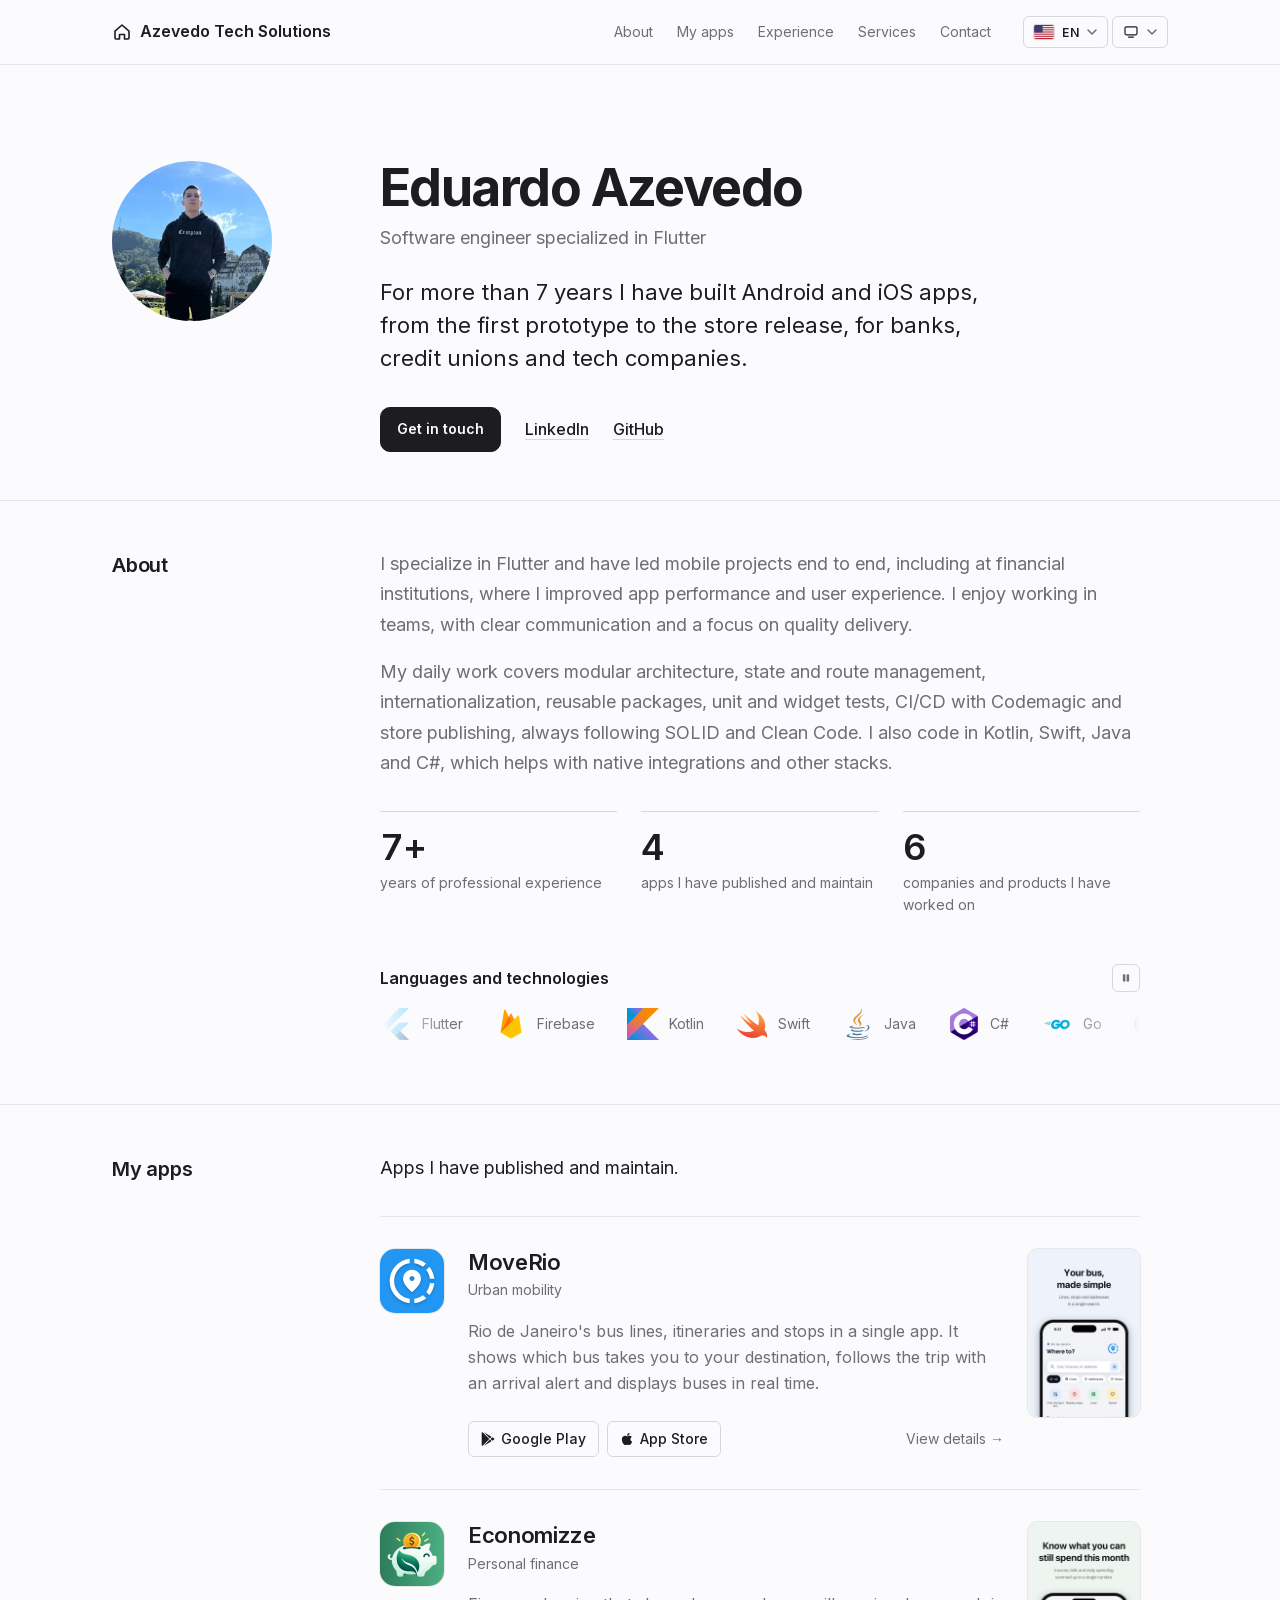
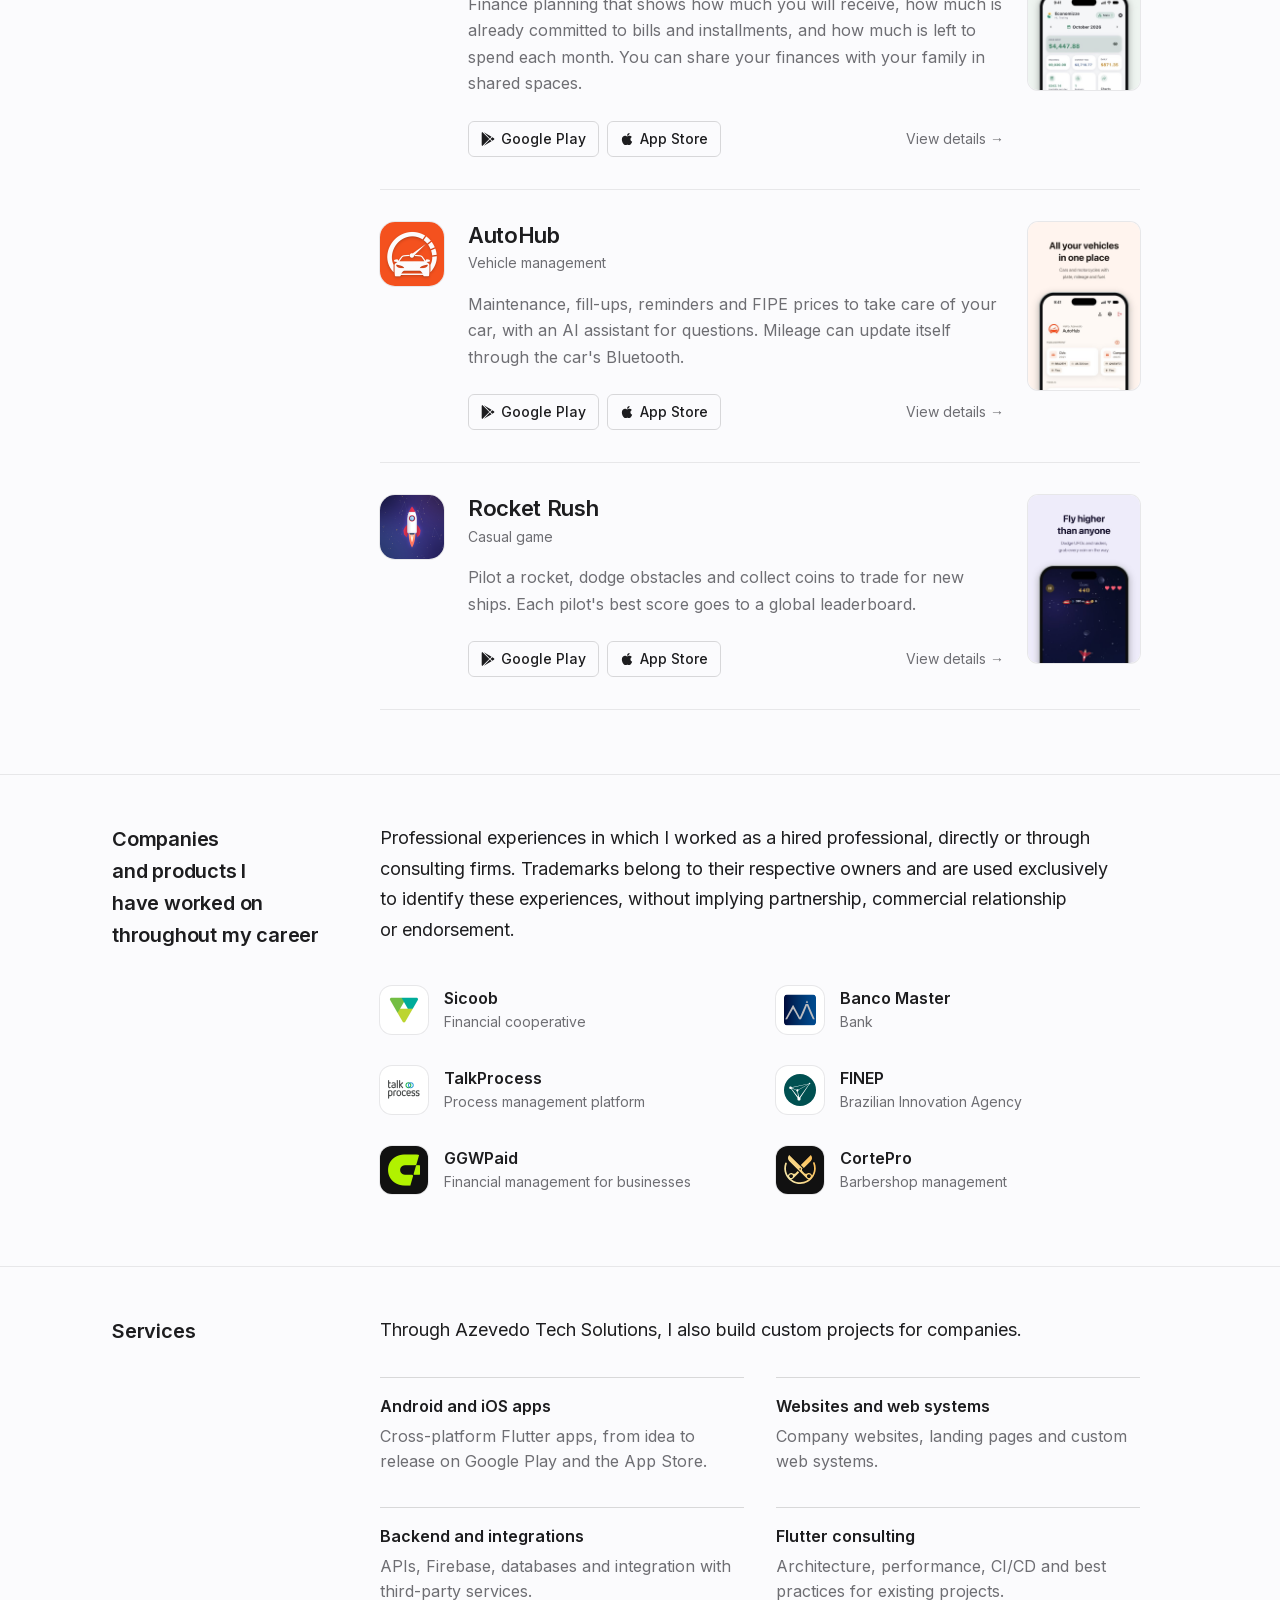
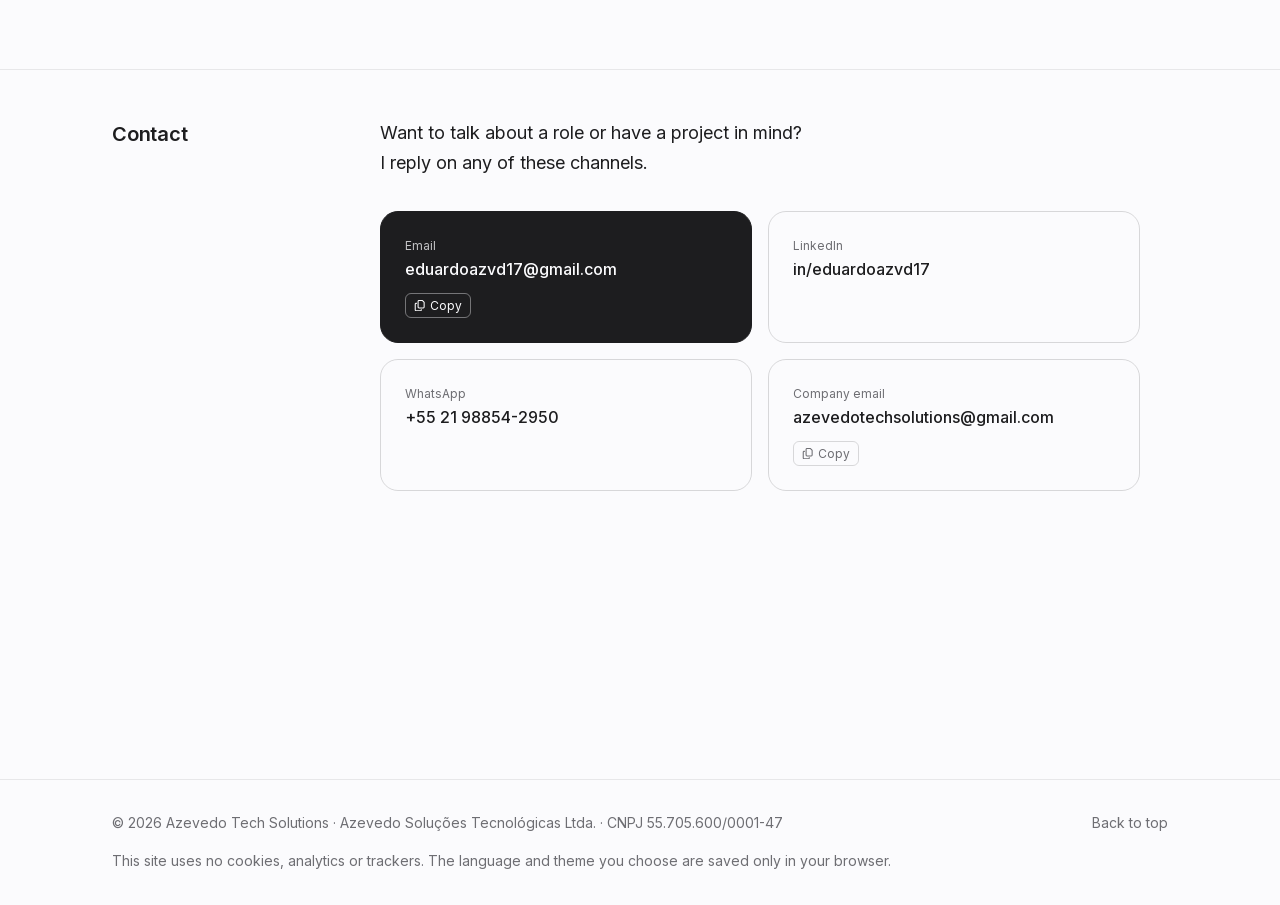
==== commit 6154fae4: "feat: updating assets" ====
--- a/index.html
+++ b/index.html
@@ -343,7 +343,7 @@
                                             aria-hidden="true">&rarr;</span></a>
                                 </div>
                             </div>
-                            <img class="project-card-shot" src="images/screens/autohub/1.jpg" width="460" height="996" alt=""
+                            <img class="project-card-shot" src="images/screens/autohub/pt/1.jpg" data-i18n-src="images/screens/autohub/{lang}/1.jpg" width="460" height="996" alt=""
                                 loading="lazy">
                         </article>
 
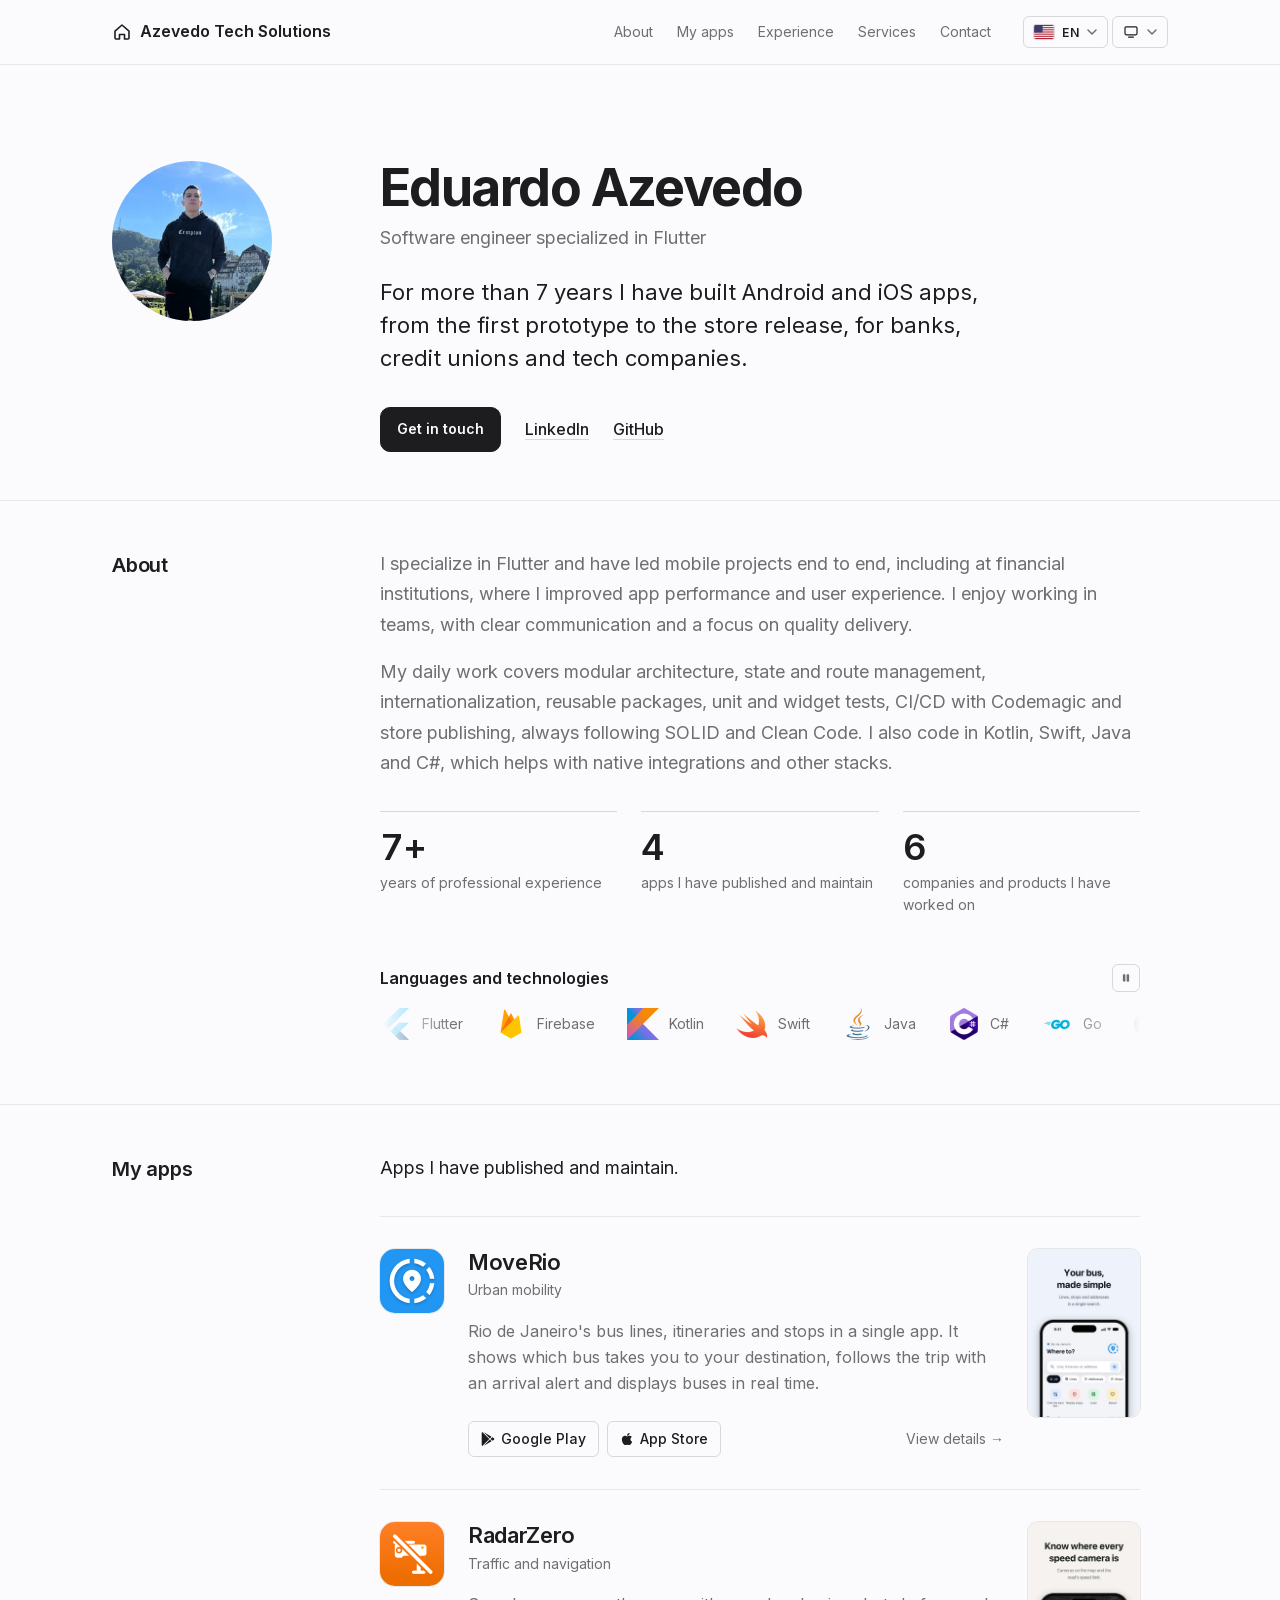
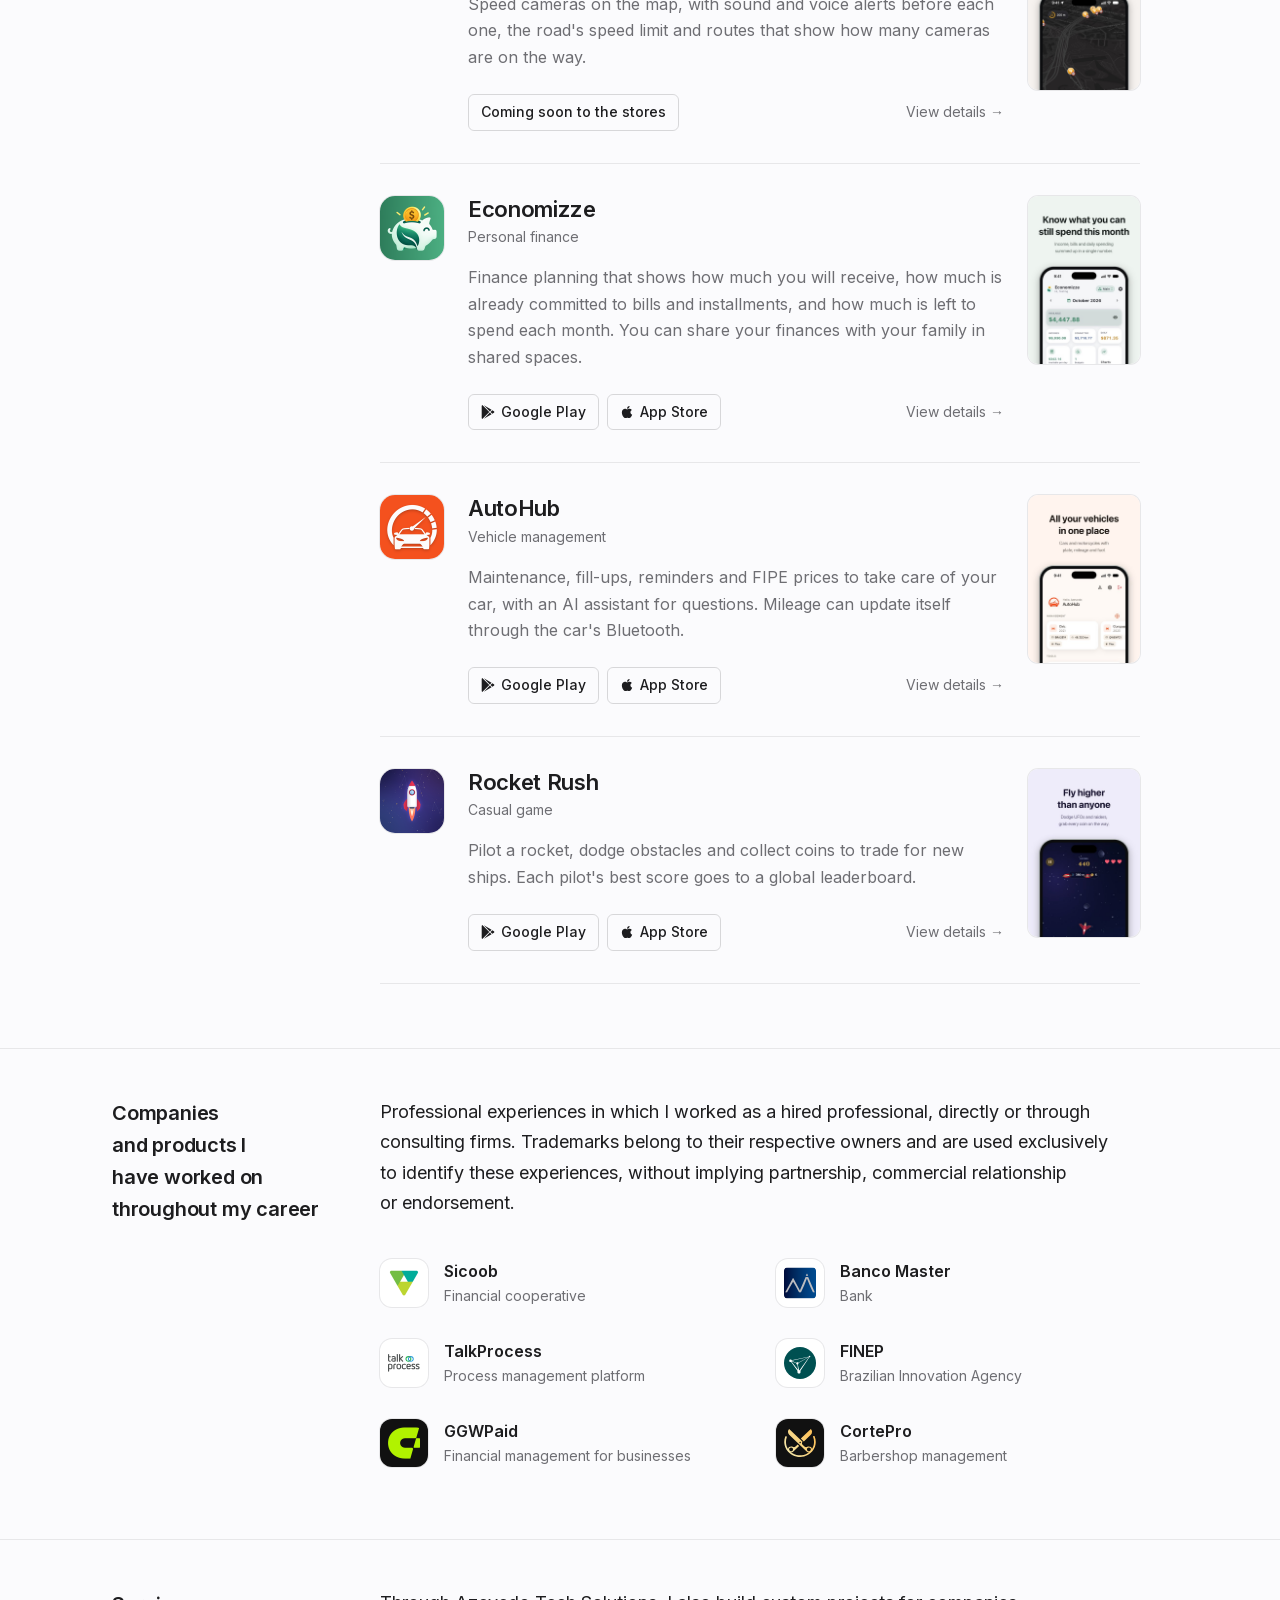
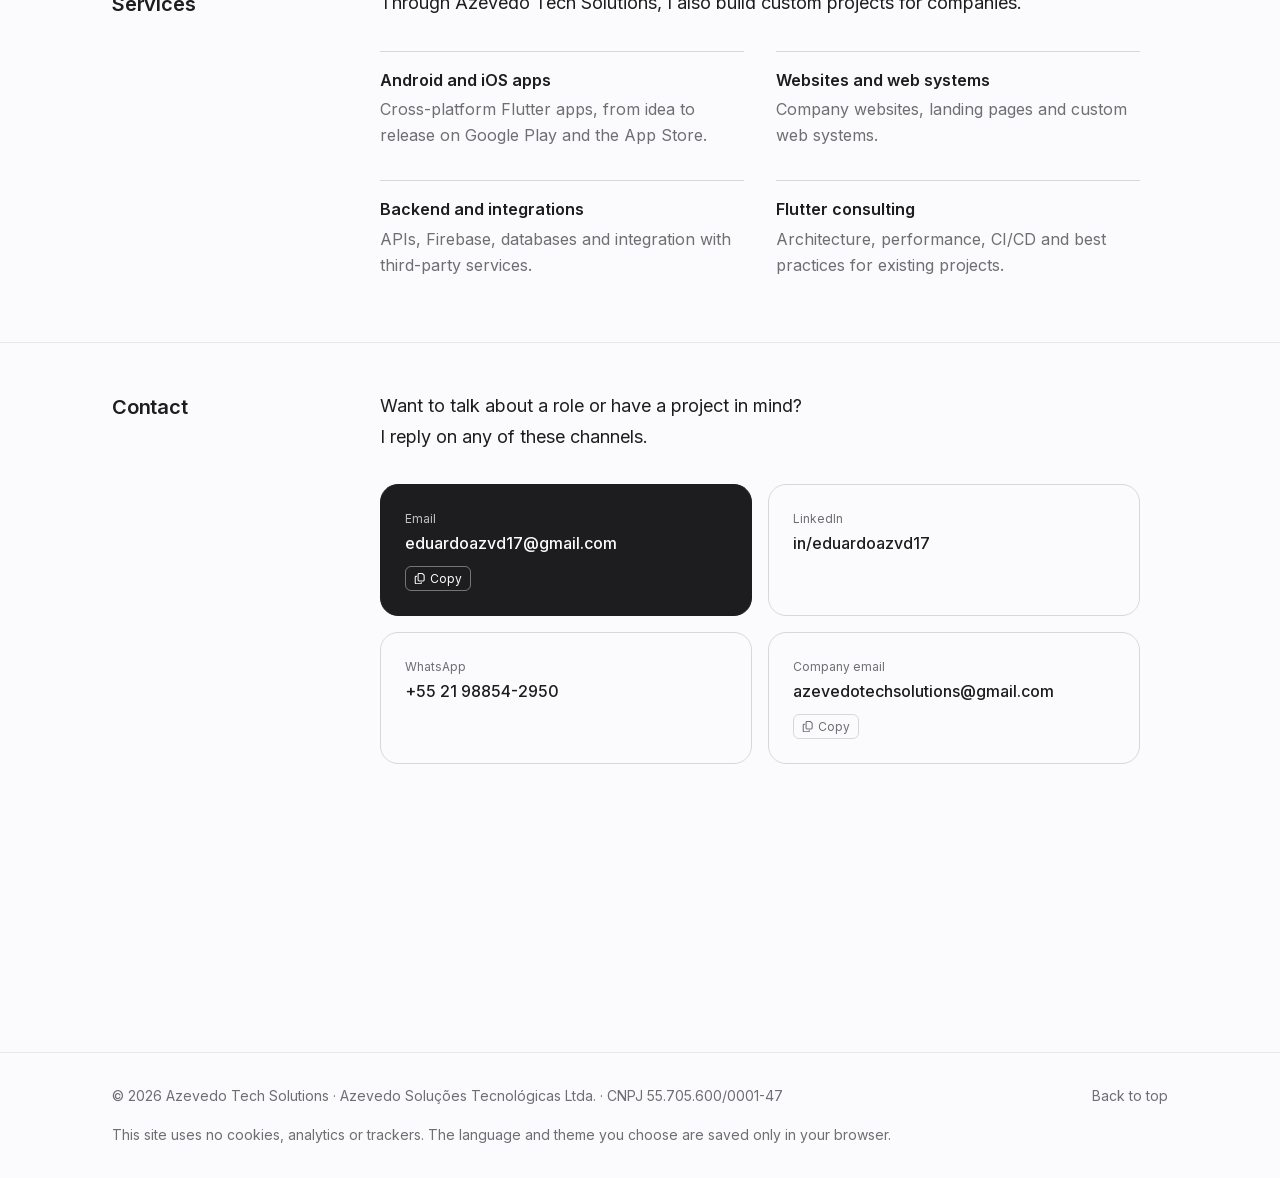
==== commit e70cbdf5: "feat: add RadarZero project page, terms and privacy policy Co-Authored-By: Claude Opus 5.5 <noreply@" ====
--- a/index.html
+++ b/index.html
@@ -299,6 +299,27 @@
                         </article>
 
                         <article class="project-card">
+                            <img class="project-card-icon" src="images/thumbs/radarzero.png" width="64" height="64" alt="" loading="lazy">
+                            <div class="project-card-body">
+                                <h3><a href="projects/radarzero/" class="project-card-link" translate="no">RadarZero</a></h3>
+                                <p class="project-card-meta" data-i18n="radarzero_meta">Trânsito e navegação</p>
+                                <p data-i18n="radarzero_description">Radares de velocidade no mapa, com alerta por som e
+                                    voz antes de cada um, o limite de velocidade da via e rotas que mostram quantos
+                                    radares há no caminho.</p>
+                                <div class="project-card-foot">
+                                    <div class="project-links">
+                                        <span class="project-link" data-i18n="radarzero_soon">Em breve nas lojas</span>
+                                    </div>
+                                    <a href="projects/radarzero/" class="project-more"><span
+                                            data-i18n="project_details">Ver detalhes</span> <span
+                                            aria-hidden="true">&rarr;</span></a>
+                                </div>
+                            </div>
+                            <img class="project-card-shot" src="images/screens/radarzero/pt/1.jpg" data-i18n-src="images/screens/radarzero/{lang}/1.jpg" width="460" height="996" alt=""
+                                loading="lazy">
+                        </article>
+
+                        <article class="project-card">
                             <img class="project-card-icon" src="images/thumbs/economizze.png" width="64" height="64" alt="" loading="lazy">
                             <div class="project-card-body">
                                 <h3><a href="projects/economizze/" class="project-card-link" translate="no">Economizze</a></h3>
@@ -367,7 +388,7 @@
                                             aria-hidden="true">&rarr;</span></a>
                                 </div>
                             </div>
-                            <img class="project-card-shot" src="images/screens/rocketrush/1.jpg" width="460" height="996" alt=""
+                            <img class="project-card-shot" src="images/screens/rocketrush/en/1.jpg" width="460" height="996" alt=""
                                 loading="lazy">
                         </article>
                     </div>
@@ -523,7 +544,7 @@
     </footer>
 
     <script src="js/preferences.js?v=20261019a"></script>
-    <script src="js/i18n.js?v=20261021a"></script>
+    <script src="js/i18n.js?v=20261104a"></script>
     <script src="js/main.js?v=20261012b"></script>
 </body>
 
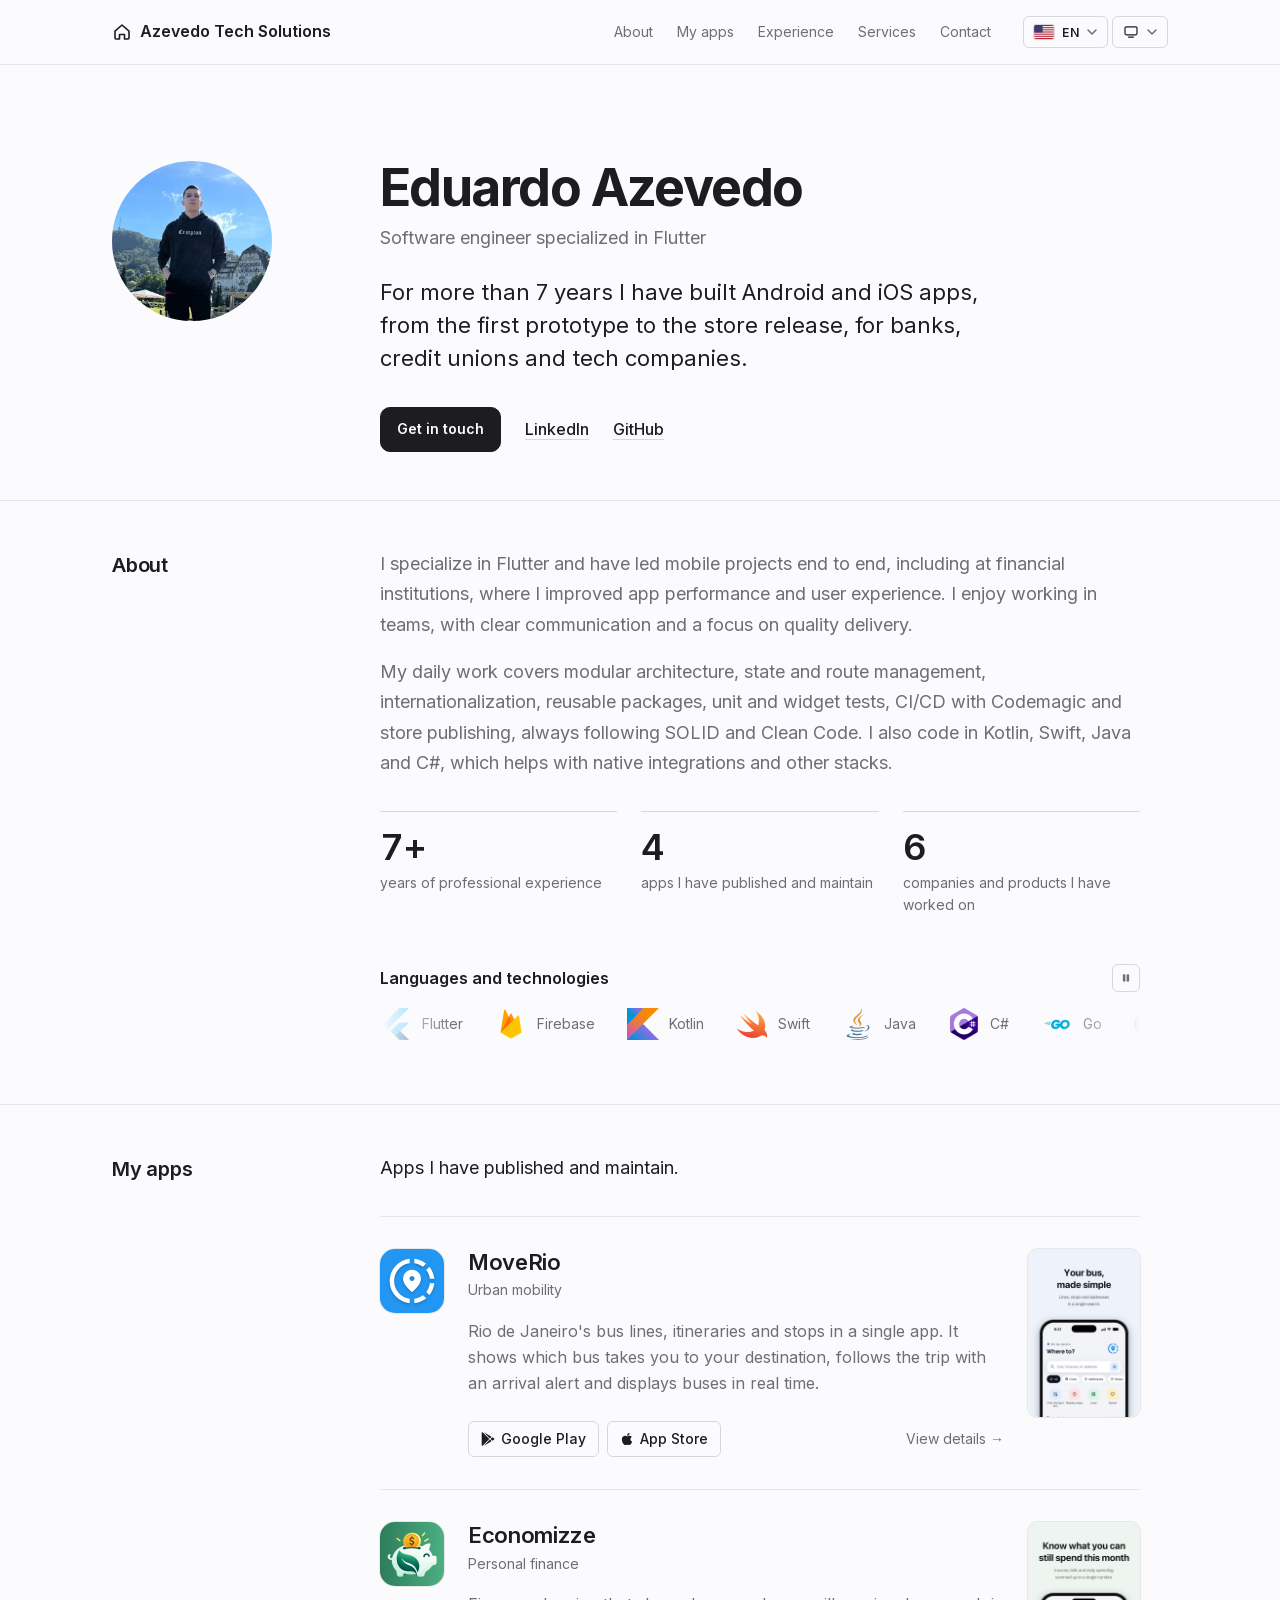
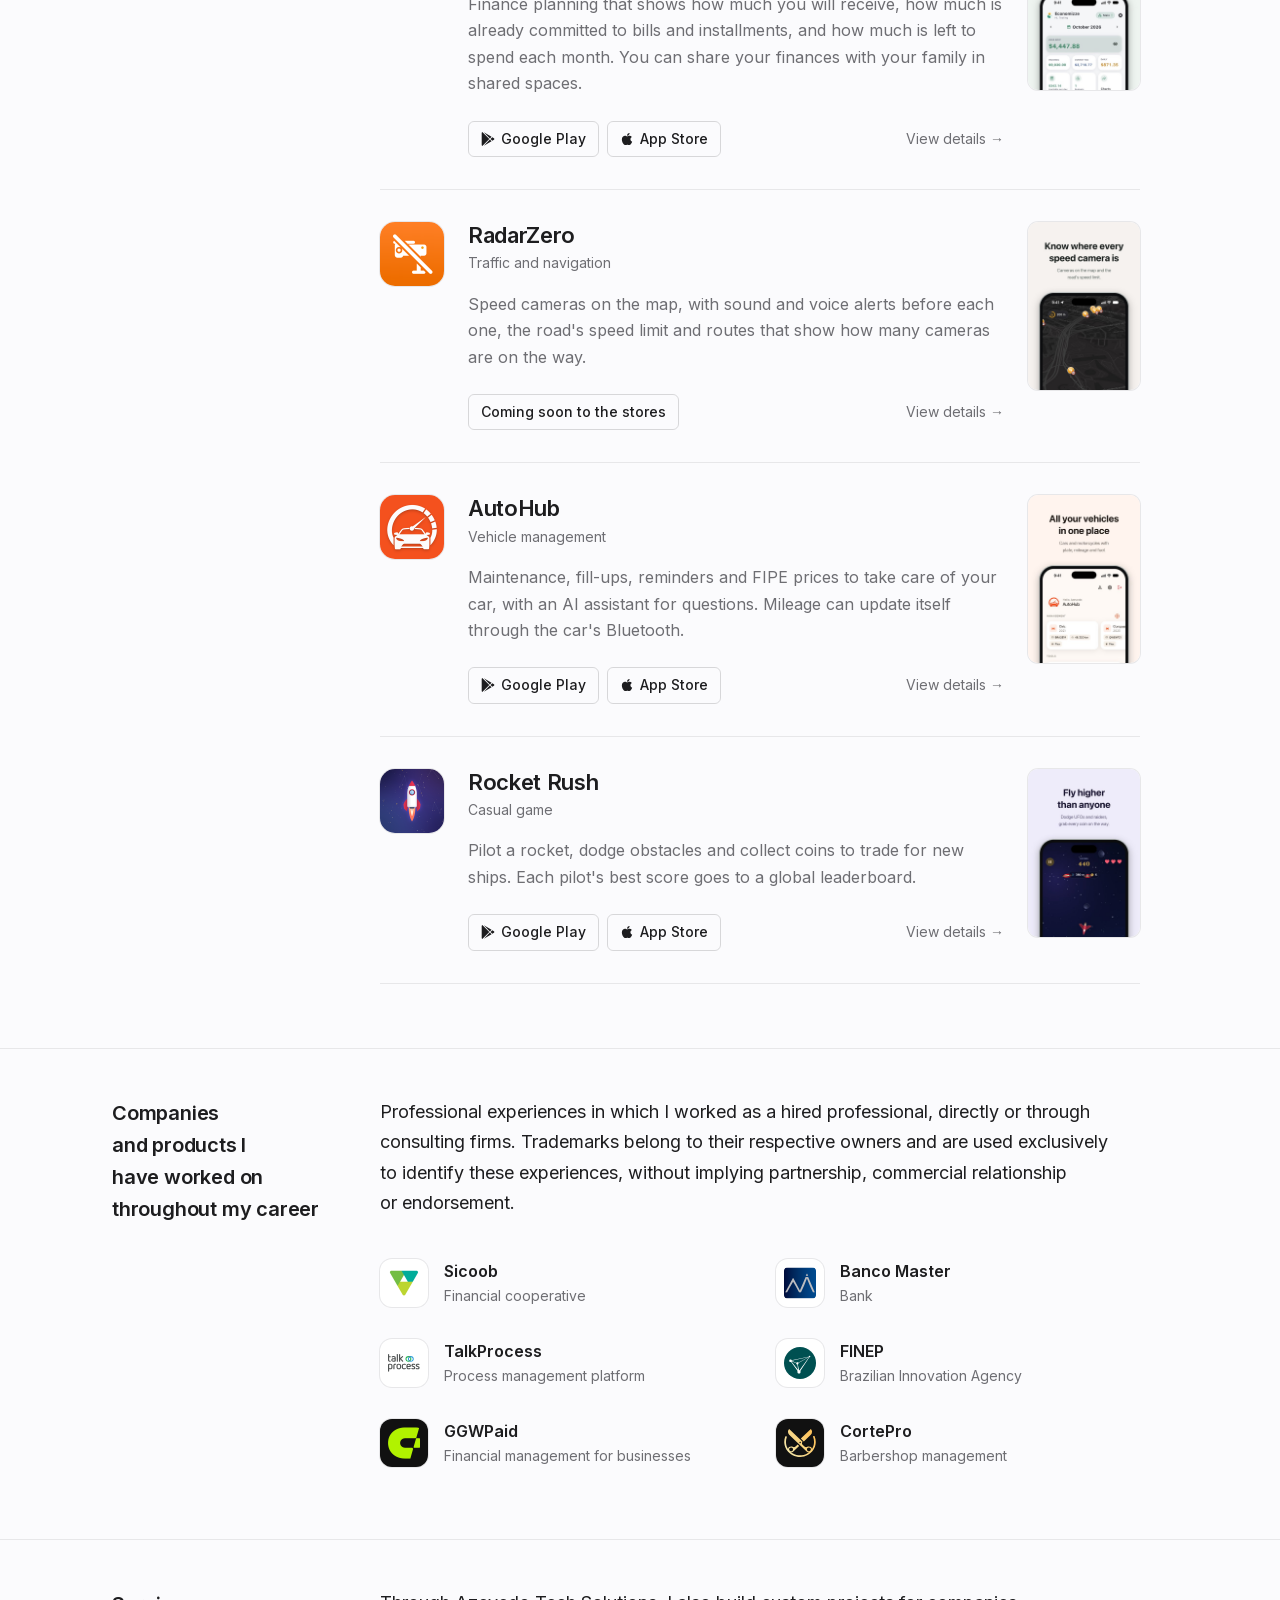
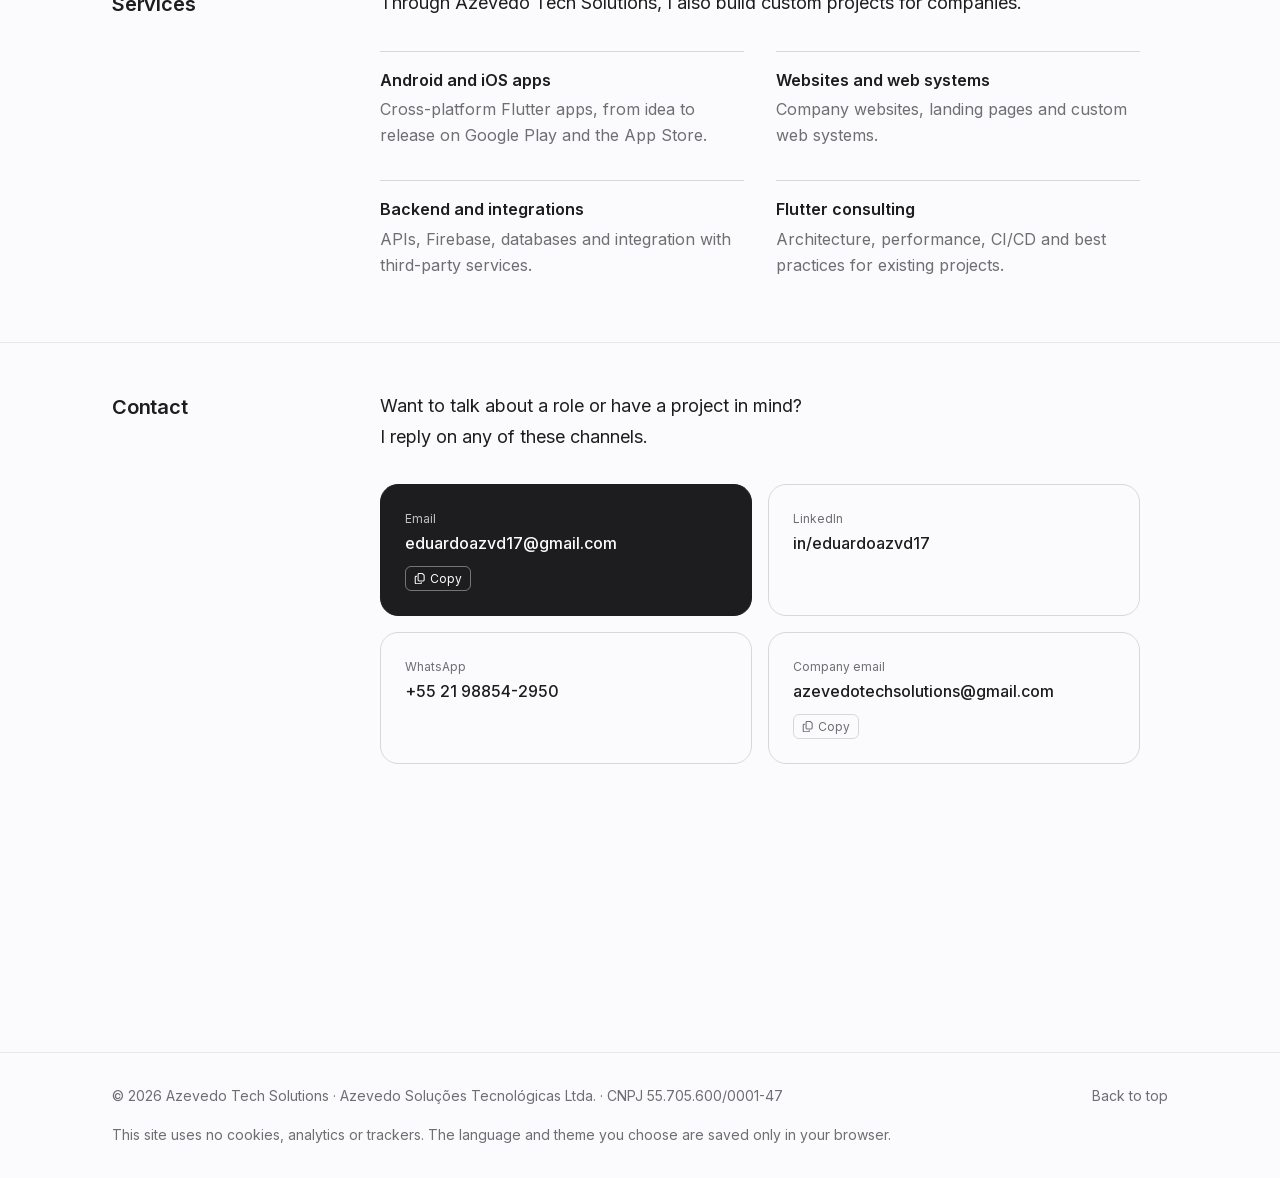
==== commit cc283b42: "feat: RadarZero card below Economizze Co-Authored-By: Claude Opus 5.5 <noreply@anthropic.com> Claude" ====
--- a/index.html
+++ b/index.html
@@ -299,27 +299,6 @@
                         </article>
 
                         <article class="project-card">
-                            <img class="project-card-icon" src="images/thumbs/radarzero.png" width="64" height="64" alt="" loading="lazy">
-                            <div class="project-card-body">
-                                <h3><a href="projects/radarzero/" class="project-card-link" translate="no">RadarZero</a></h3>
-                                <p class="project-card-meta" data-i18n="radarzero_meta">Trânsito e navegação</p>
-                                <p data-i18n="radarzero_description">Radares de velocidade no mapa, com alerta por som e
-                                    voz antes de cada um, o limite de velocidade da via e rotas que mostram quantos
-                                    radares há no caminho.</p>
-                                <div class="project-card-foot">
-                                    <div class="project-links">
-                                        <span class="project-link" data-i18n="radarzero_soon">Em breve nas lojas</span>
-                                    </div>
-                                    <a href="projects/radarzero/" class="project-more"><span
-                                            data-i18n="project_details">Ver detalhes</span> <span
-                                            aria-hidden="true">&rarr;</span></a>
-                                </div>
-                            </div>
-                            <img class="project-card-shot" src="images/screens/radarzero/pt/1.jpg" data-i18n-src="images/screens/radarzero/{lang}/1.jpg" width="460" height="996" alt=""
-                                loading="lazy">
-                        </article>
-
-                        <article class="project-card">
                             <img class="project-card-icon" src="images/thumbs/economizze.png" width="64" height="64" alt="" loading="lazy">
                             <div class="project-card-body">
                                 <h3><a href="projects/economizze/" class="project-card-link" translate="no">Economizze</a></h3>
@@ -345,6 +324,27 @@
                         </article>
 
                         <article class="project-card">
+                            <img class="project-card-icon" src="images/thumbs/radarzero.png" width="64" height="64" alt="" loading="lazy">
+                            <div class="project-card-body">
+                                <h3><a href="projects/radarzero/" class="project-card-link" translate="no">RadarZero</a></h3>
+                                <p class="project-card-meta" data-i18n="radarzero_meta">Trânsito e navegação</p>
+                                <p data-i18n="radarzero_description">Radares de velocidade no mapa, com alerta por som e
+                                    voz antes de cada um, o limite de velocidade da via e rotas que mostram quantos
+                                    radares há no caminho.</p>
+                                <div class="project-card-foot">
+                                    <div class="project-links">
+                                        <span class="project-link" data-i18n="radarzero_soon">Em breve nas lojas</span>
+                                    </div>
+                                    <a href="projects/radarzero/" class="project-more"><span
+                                            data-i18n="project_details">Ver detalhes</span> <span
+                                            aria-hidden="true">&rarr;</span></a>
+                                </div>
+                            </div>
+                            <img class="project-card-shot" src="images/screens/radarzero/pt/1.jpg" data-i18n-src="images/screens/radarzero/{lang}/1.jpg" width="460" height="996" alt=""
+                                loading="lazy">
+                        </article>
+
+                        <article class="project-card">
                             <img class="project-card-icon" src="images/thumbs/autohub.png" width="64" height="64" alt="" loading="lazy">
                             <div class="project-card-body">
                                 <h3><a href="projects/autohub/" class="project-card-link" translate="no">AutoHub</a></h3>
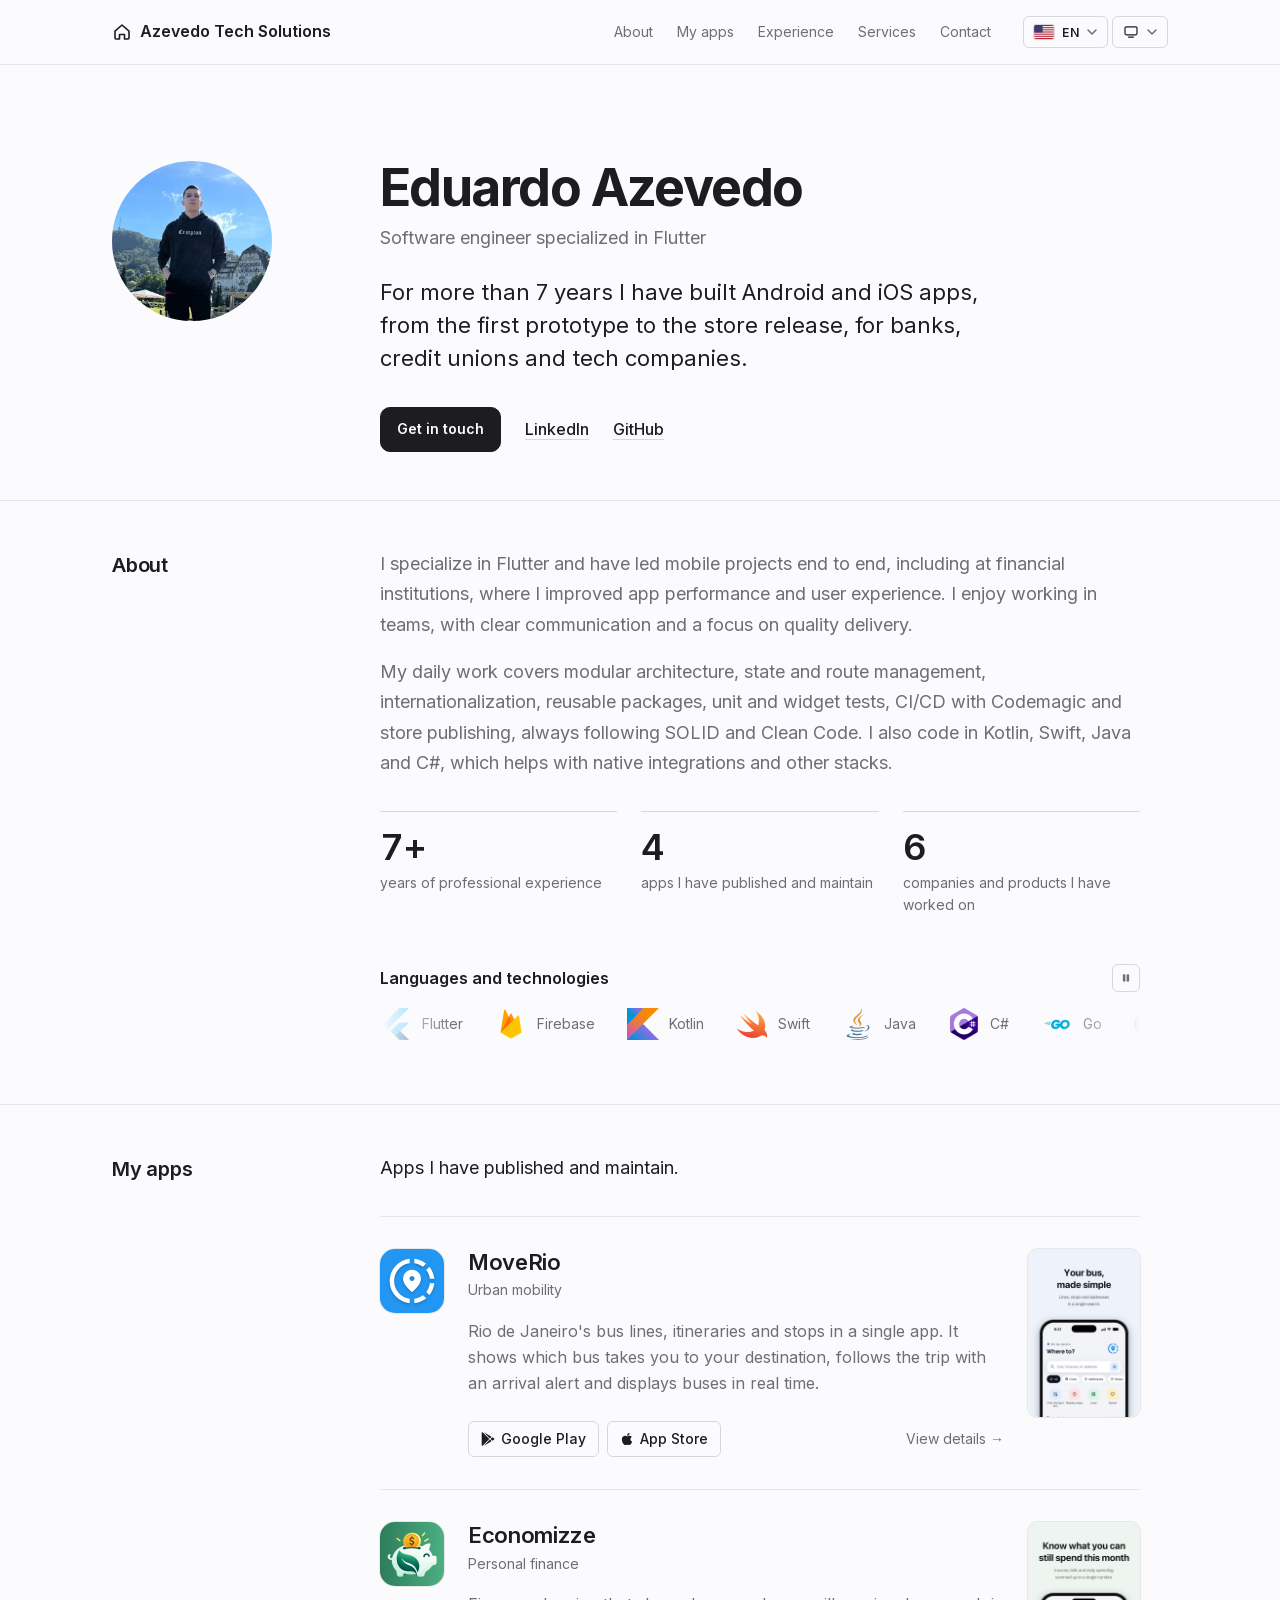
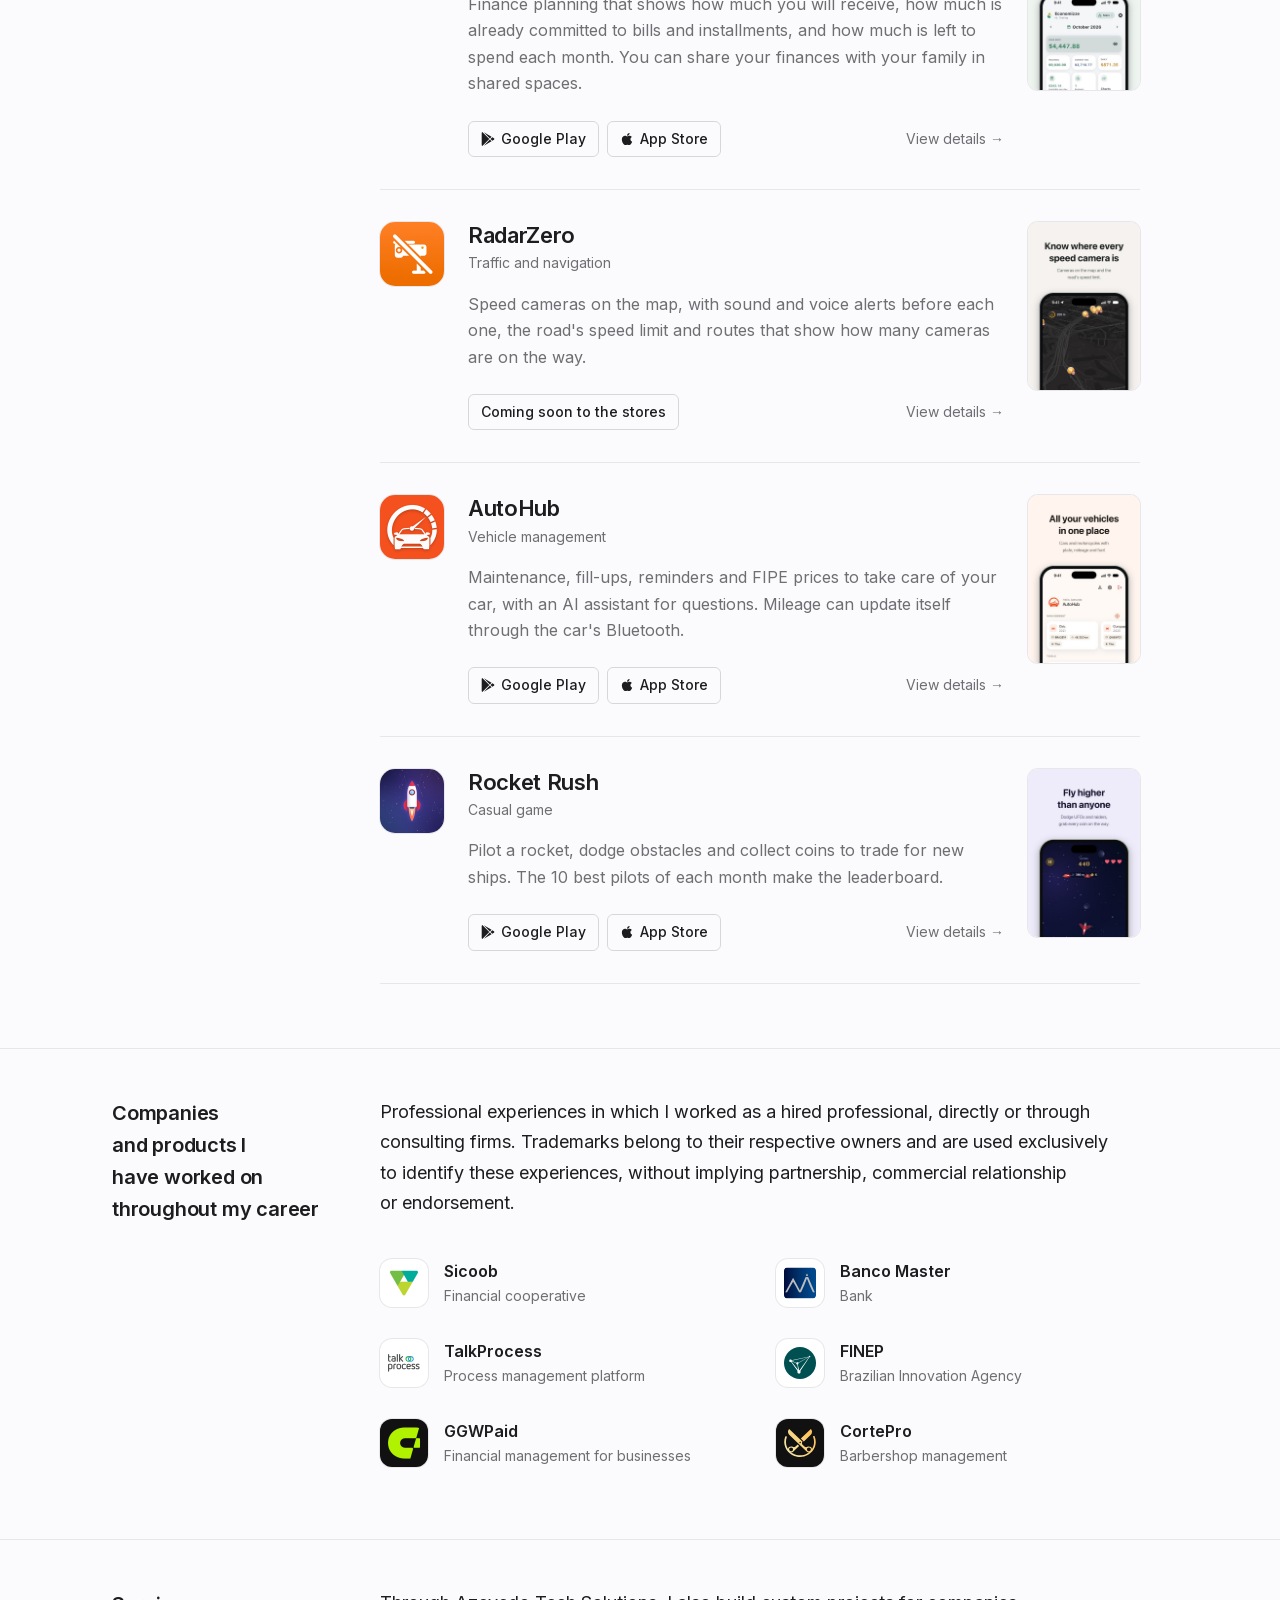
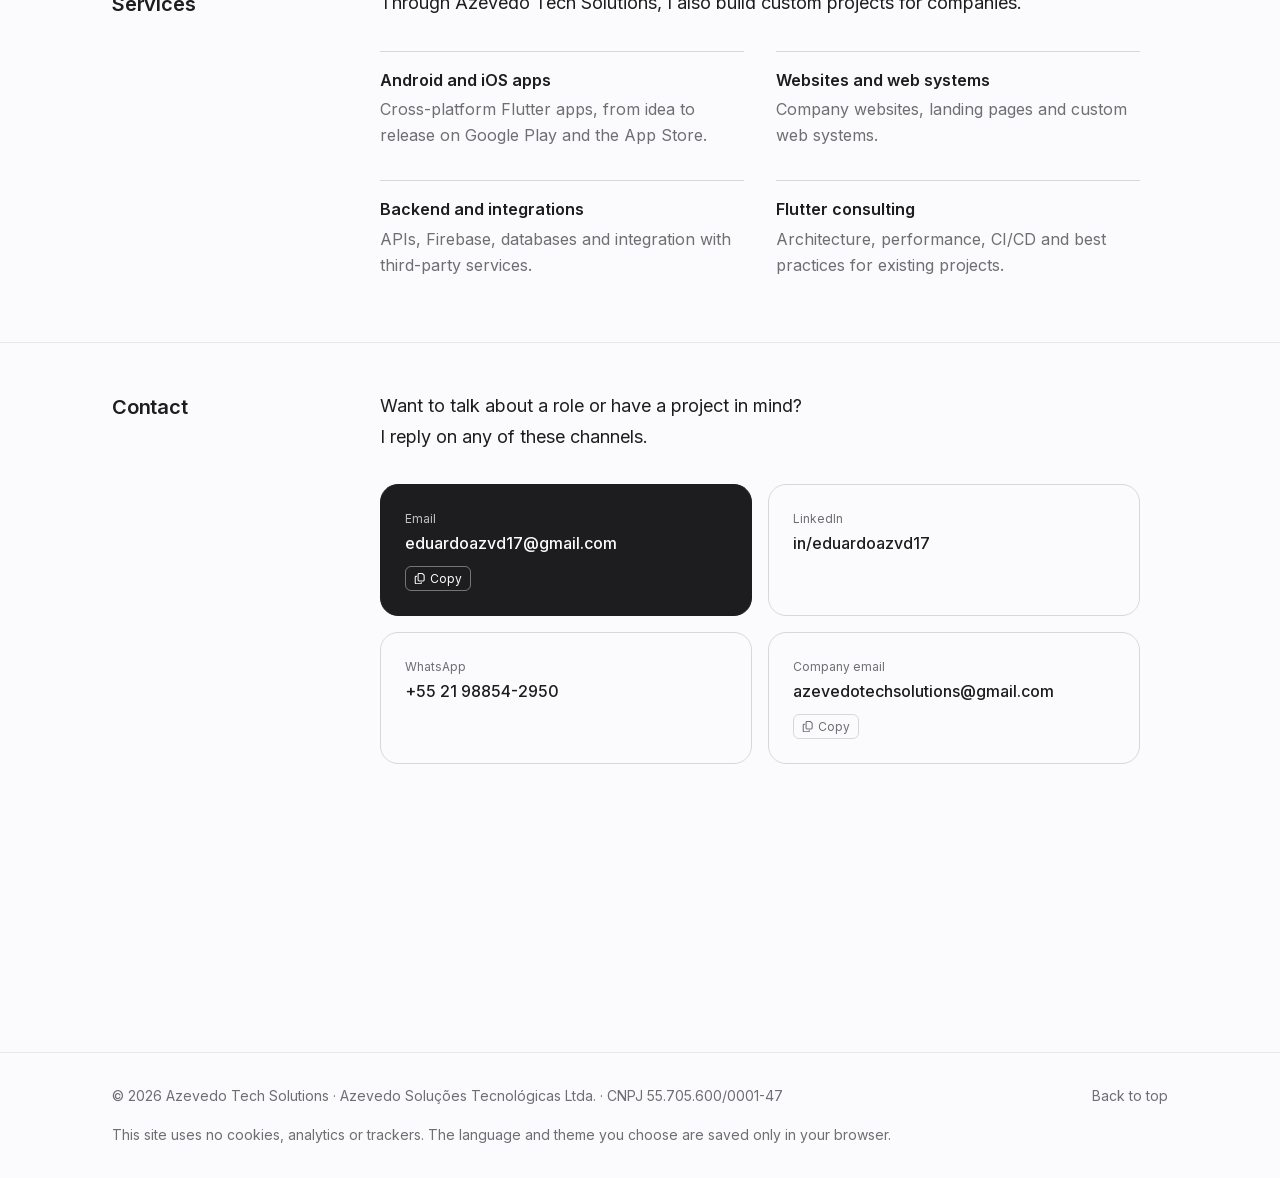
==== commit 6fa01c32: "feat: update Rocket Rush descriptions and rankings to reflect monthly top 10" ====
--- a/index.html
+++ b/index.html
@@ -374,8 +374,8 @@
                                 <h3><a href="projects/rocketrush/" class="project-card-link" translate="no">Rocket Rush</a></h3>
                                 <p class="project-card-meta" data-i18n="rocketrush_meta">Jogo casual</p>
                                 <p data-i18n="rocketrush_description">Pilote um foguete, desvie dos obstáculos e junte
-                                    moedas para trocar por novas naves. A melhor pontuação de cada piloto vai para um
-                                    ranking global.</p>
+                                    moedas para trocar por novas naves. Os 10 melhores pilotos de cada mês entram no
+                                    ranking.</p>
                                 <div class="project-card-foot">
                                     <div class="project-links">
                                         <a href="https://play.google.com/store/apps/details?id=dev.azevedotech.rocketgame"
@@ -388,7 +388,7 @@
                                             aria-hidden="true">&rarr;</span></a>
                                 </div>
                             </div>
-                            <img class="project-card-shot" src="images/screens/rocketrush/en/1.jpg" width="460" height="996" alt=""
+                            <img class="project-card-shot" src="images/screens/rocketrush/pt/1.jpg" data-i18n-src="images/screens/rocketrush/{lang}/1.jpg" width="460" height="996" alt=""
                                 loading="lazy">
                         </article>
                     </div>
@@ -544,7 +544,7 @@
     </footer>
 
     <script src="js/preferences.js?v=20261019a"></script>
-    <script src="js/i18n.js?v=20261104a"></script>
+    <script src="js/i18n.js?v=20261105a"></script>
     <script src="js/main.js?v=20261012b"></script>
 </body>
 
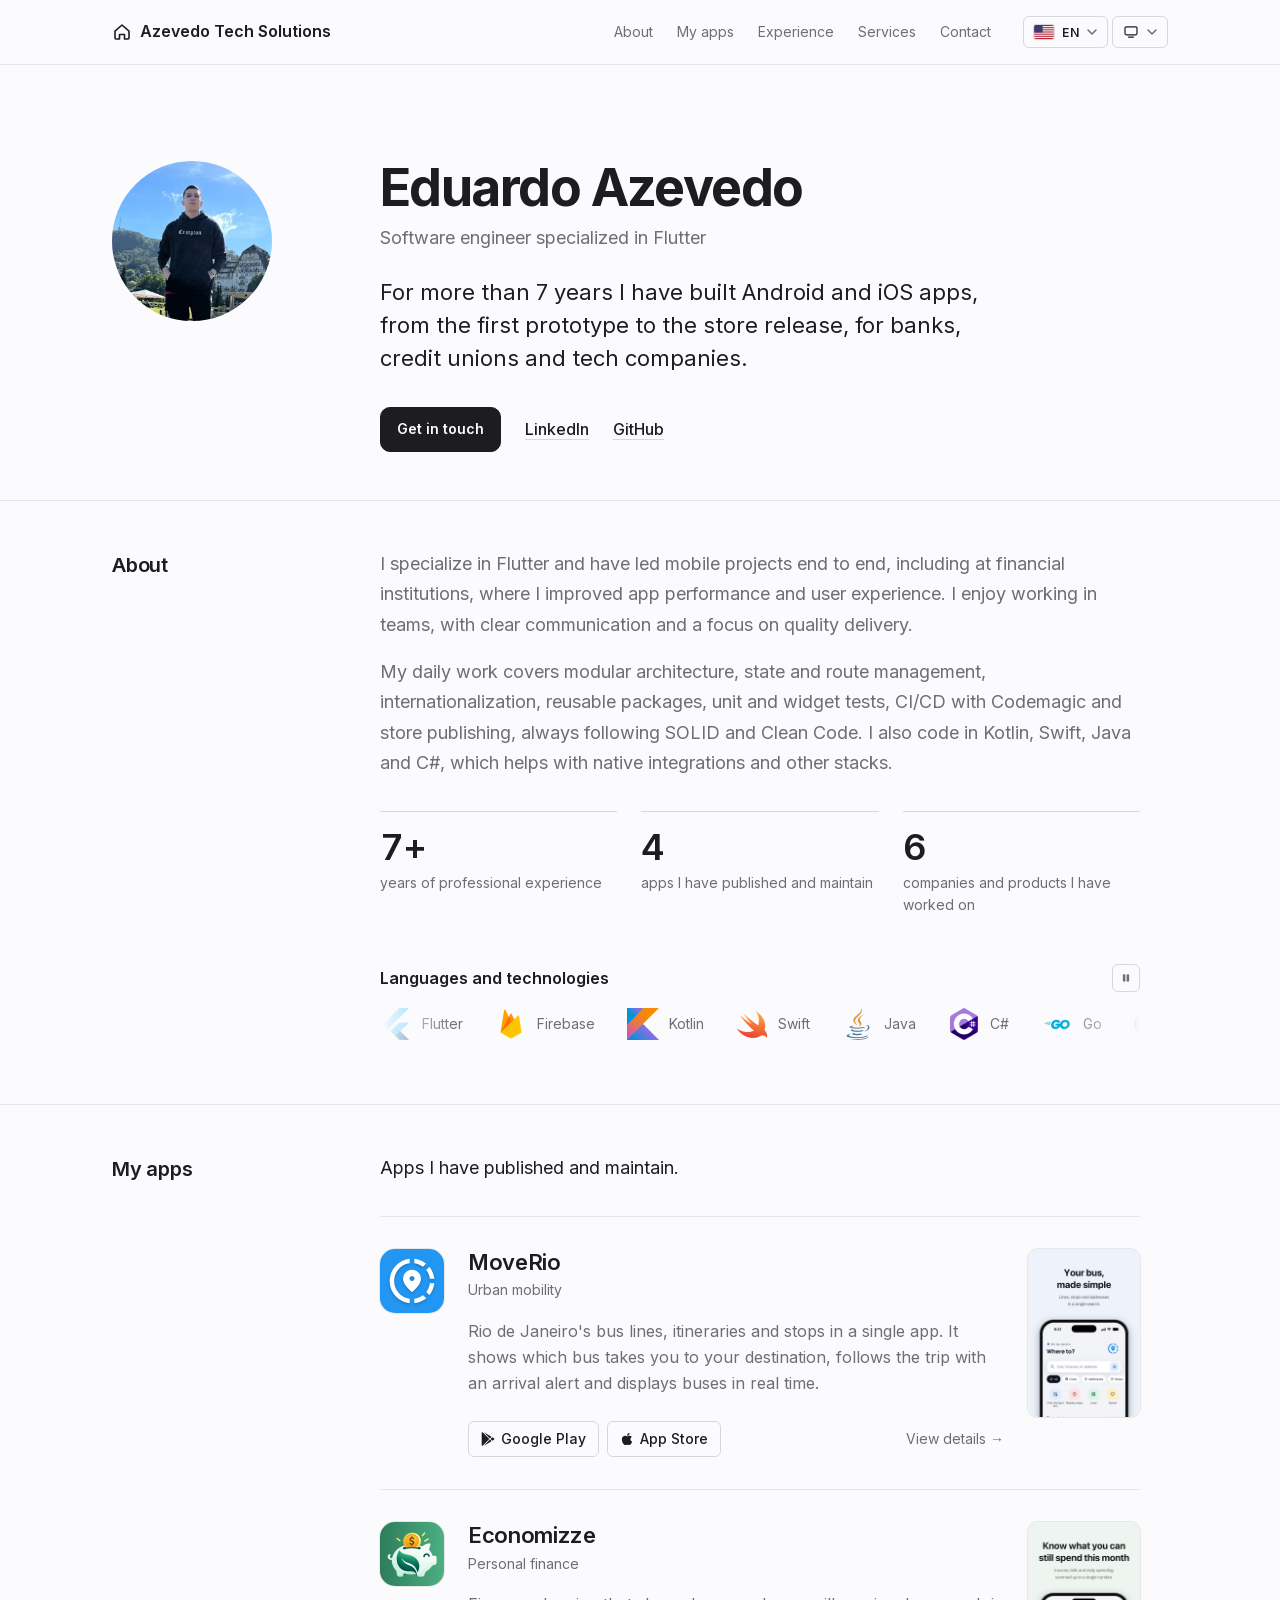
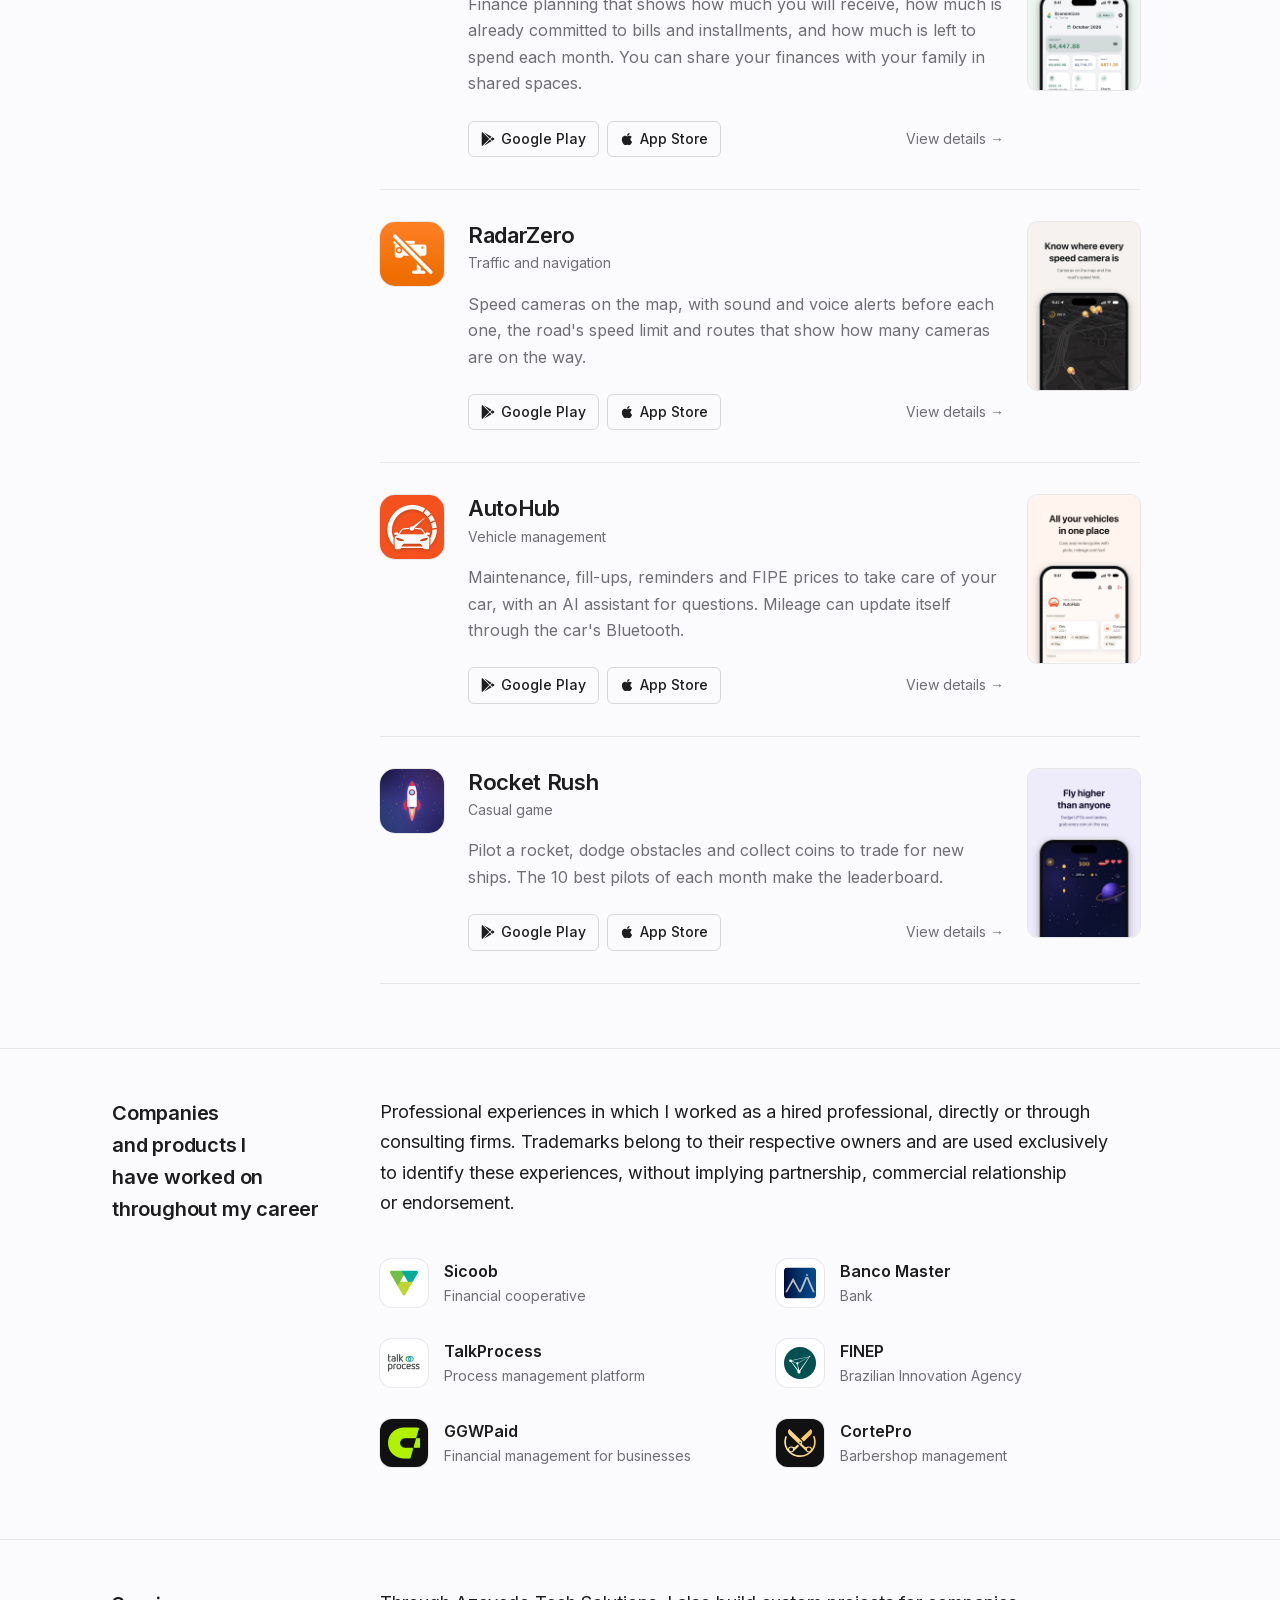
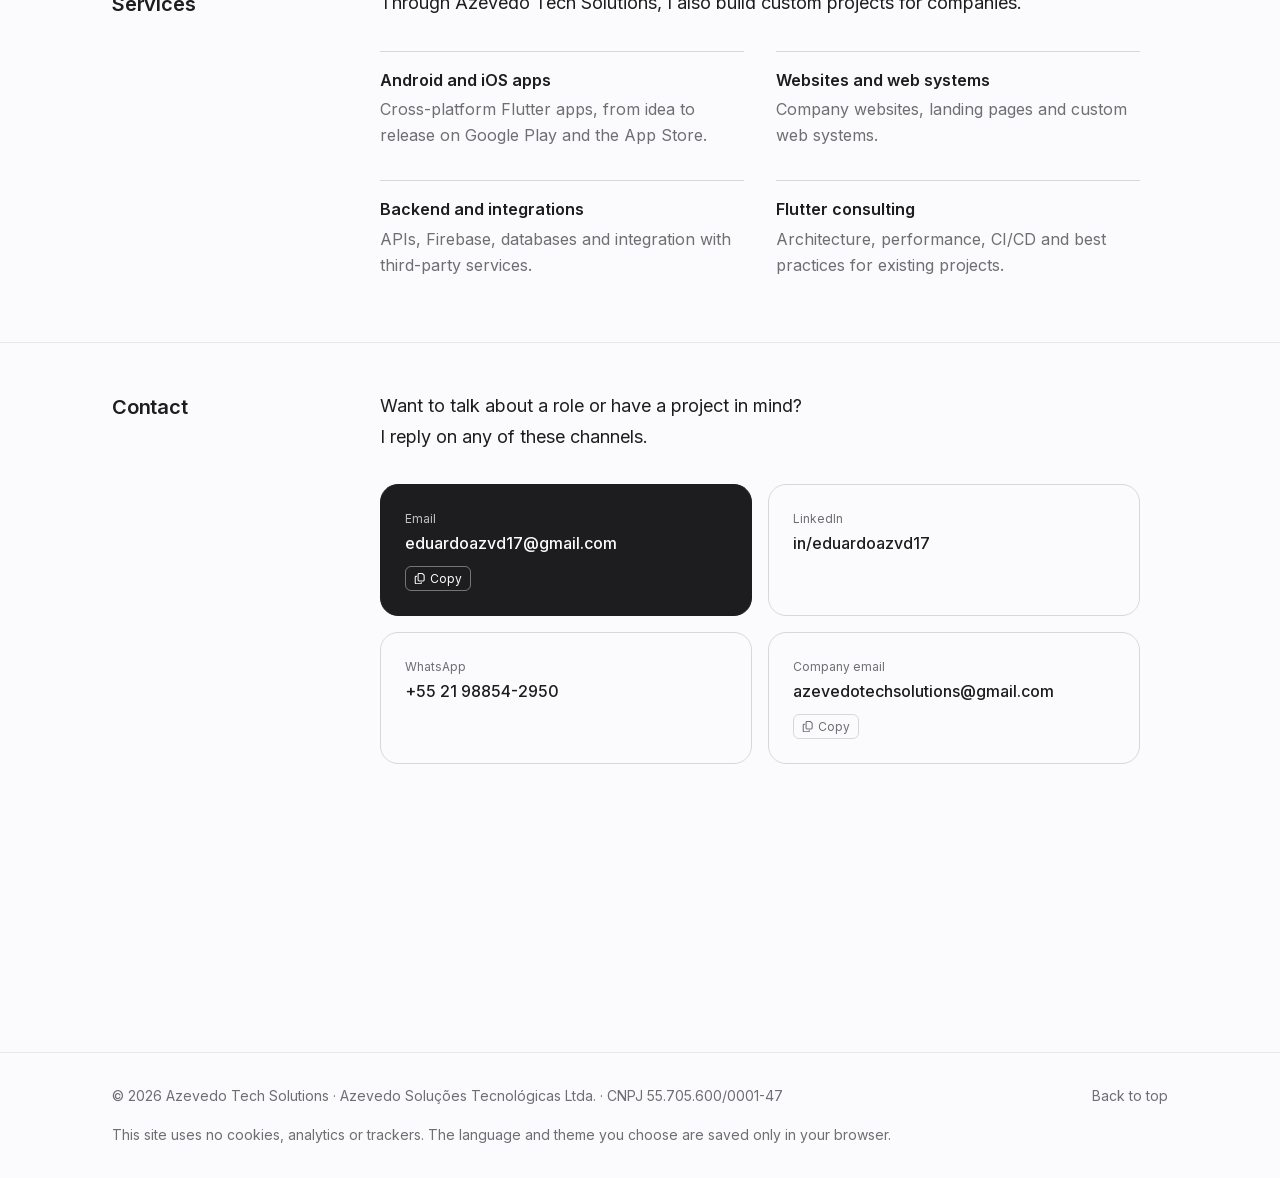
==== commit 037f9255: "feat: RadarZero store links and route liability clause in MoveRio/RadarZero terms Co-Authored-By: Cl" ====
--- a/index.html
+++ b/index.html
@@ -333,7 +333,10 @@
                                     radares há no caminho.</p>
                                 <div class="project-card-foot">
                                     <div class="project-links">
-                                        <span class="project-link" data-i18n="radarzero_soon">Em breve nas lojas</span>
+                                        <a href="https://play.google.com/store/apps/details?id=dev.azevedotech.radarzero"
+                                            class="project-link" target="_blank" rel="noopener"><svg class="icon" viewBox="0 0 512 512" aria-hidden="true"><path d="M325.3 234.3L104.6 13l280.8 161.2-60.1 60.1zM47 0C34 6.8 25.3 19.2 25.3 35.3v441.3c0 16.1 8.7 28.5 21.7 35.3l256.6-256L47 0zm425.2 225.6l-58.9-34.1-65.7 64.5 65.7 64.5 60.1-34.1c18-14.3 18-46.5-1.2-60.8zM104.6 499l280.8-161.2-60.1-60.1L104.6 499z"/></svg> Google Play</a>
+                                        <a href="https://apps.apple.com/us/app/radarzero-speed-camera-alerts/id6830123073"
+                                            class="project-link" target="_blank" rel="noopener"><svg class="icon" viewBox="0 0 384 512" aria-hidden="true"><path d="M318.7 268.7c-.2-36.7 16.4-64.4 50-84.8-18.8-26.9-47.2-41.7-84.7-44.6-35.5-2.8-74.3 20.7-88.5 20.7-15 0-49.4-19.7-76.4-19.7C63.3 141.2 4 184.8 4 273.5q0 39.3 14.4 81.2c12.8 36.7 59 126.7 107.2 125.2 25.2-.6 43-17.9 75.8-17.9 31.8 0 48.3 17.9 76.4 17.9 48.6-.7 90.4-82.5 102.6-119.3-65.2-30.7-61.7-90-61.7-91.9zm-56.6-164.2c27.3-32.4 24.8-61.9 24-72.5-24.1 1.4-52 16.4-67.9 34.9-17.5 19.8-27.8 44.3-25.6 71.9 26.1 2 49.9-11.4 69.5-34.3z"/></svg> App Store</a>
                                     </div>
                                     <a href="projects/radarzero/" class="project-more"><span
                                             data-i18n="project_details">Ver detalhes</span> <span
@@ -544,7 +547,7 @@
     </footer>
 
     <script src="js/preferences.js?v=20261019a"></script>
-    <script src="js/i18n.js?v=20261105a"></script>
+    <script src="js/i18n.js?v=20261108a"></script>
     <script src="js/main.js?v=20261012b"></script>
 </body>
 
